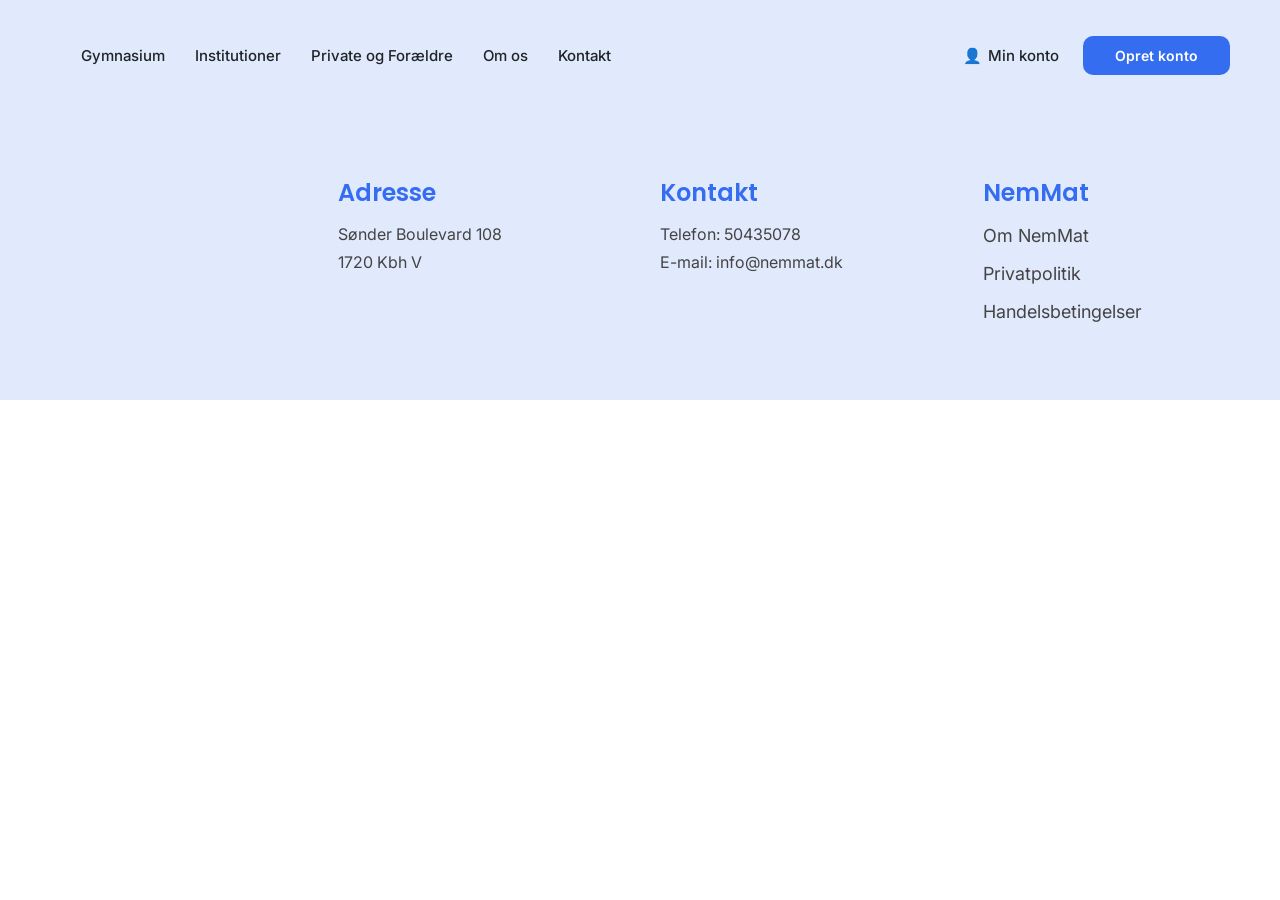
==== index.html @ 32cb0114 "NemMat PWA — Premium version med YouTube-videoer, lektion-viewer, completion tracking og dark sideba" ====
<!DOCTYPE html>
<html lang="da">
<head>
  <meta charset="UTF-8" />
  <meta name="viewport" content="width=device-width, initial-scale=1, viewport-fit=cover" />
  <meta name="theme-color" content="#E1E9FD" />
  <meta name="description" content="NemMat – Matematik kurser til HF, STX og HHX." />
  <link rel="manifest" href="/manifest.json" />
  <link rel="apple-touch-icon" href="/icons/icon-192.png" />
  <meta name="apple-mobile-web-app-capable" content="yes" />
  <meta name="apple-mobile-web-app-status-bar-style" content="default" />
  <meta name="apple-mobile-web-app-title" content="NemMat" />

  <link rel="preconnect" href="https://fonts.googleapis.com" />
  <link rel="preconnect" href="https://fonts.gstatic.com" crossorigin />
  <link href="https://fonts.googleapis.com/css2?family=Inter:wght@400;500;600&family=Poppins:wght@600;700&display=swap" rel="stylesheet" />

  <script>window.MathJax={tex:{inlineMath:[['$','$'],['\\(','\\)']],displayMath:[['$$','$$']]},svg:{fontCache:'global'}};</script>
  <script src="https://cdn.jsdelivr.net/npm/mathjax@3/es5/tex-svg.js" async></script>

  <link rel="stylesheet" href="style.css" />
  <title>NemMat – Matematik for alle</title>
</head>
<body>

<div id="offline-bar" class="offline-bar" hidden>📴 Offline – viser gemt indhold</div>

<!-- ====== HEADER ====== -->
<header class="site-header" id="site-header">
  <div class="header-inner">

    <a href="#" class="site-logo" onclick="navigate('gymnasium');return false;">
      <img src="https://nemmat.dk/wp-content/uploads/2024/11/NEMMAT-final.webp"
           alt="NemMat"
           onerror="this.style.display='none'" />
    </a>

    <!-- Desktop nav -->
    <nav class="header-nav" id="desktop-nav">
      <ul>
        <li class="has-dropdown" id="nav-gymnasium">
          <a href="#" onclick="navigate('gymnasium');return false;">Gymnasium</a>
          <ul class="dropdown">
            <li><a href="#" onclick="navigate('hf');return false;">HF</a></li>
            <li><a href="#" onclick="navigate('stx');return false;">STX</a></li>
            <li><a href="#" onclick="navigate('hhx');return false;">HHX</a></li>
          </ul>
        </li>
        <li><a href="#" onclick="navigate('institutioner');return false;">Institutioner</a></li>
        <li><a href="#" onclick="navigate('private');return false;">Private og Forældre</a></li>
        <li><a href="#" onclick="navigate('om');return false;">Om os</a></li>
        <li><a href="#" onclick="navigate('kontakt');return false;">Kontakt</a></li>
      </ul>
    </nav>

    <div class="header-right">
      <a href="#" class="btn-min-konto" id="header-account-link" onclick="navigate('konto');return false;">
        <span class="konto-icon">👤</span> Min konto
      </a>
      <a href="#" class="btn-opret" onclick="navigate('opret');return false;">Opret konto</a>
    </div>

    <button class="hamburger" id="hamburger" onclick="toggleMobileMenu()" aria-label="Menu">
      <span></span><span></span><span></span>
    </button>
  </div>

  <!-- Mobile menu -->
  <div class="mobile-menu" id="mobile-menu" hidden>
    <a href="#" onclick="navigate('gymnasium');closeMobileMenu();return false;">Gymnasium</a>
    <div class="mobile-submenu">
      <a href="#" onclick="navigate('hf');closeMobileMenu();return false;">→ HF</a>
      <a href="#" onclick="navigate('stx');closeMobileMenu();return false;">→ STX</a>
      <a href="#" onclick="navigate('hhx');closeMobileMenu();return false;">→ HHX</a>
    </div>
    <a href="#" onclick="closeMobileMenu();return false;">Institutioner</a>
    <a href="#" onclick="closeMobileMenu();return false;">Private og Forældre</a>
    <a href="#" onclick="closeMobileMenu();return false;">Om os</a>
    <a href="#" onclick="closeMobileMenu();return false;">Kontakt</a>
    <div class="mobile-menu-btns">
      <a href="#" class="btn-min-konto" onclick="closeMobileMenu();return false;">Min konto</a>
      <a href="#" class="btn-opret" onclick="closeMobileMenu();return false;">Opret konto</a>
    </div>
  </div>
</header>

<!-- ====== MAIN ====== -->
<main id="app"></main>

<!-- ====== FOOTER ====== -->
<footer class="site-footer">
  <div class="footer-inner">
    <div class="footer-col footer-logo-col">
      <img src="https://nemmat.dk/wp-content/uploads/2024/11/NEMMAT-final.webp"
           alt="NemMat" class="footer-logo"
           onerror="this.style.display='none'" />
    </div>
    <div class="footer-col">
      <h3>Adresse</h3>
      <p>Sønder Boulevard 108<br>1720 Kbh V</p>
    </div>
    <div class="footer-col">
      <h3>Kontakt</h3>
      <p>Telefon: <a href="tel:50435078">50435078</a><br>
         E-mail: <a href="mailto:info@nemmat.dk">info@nemmat.dk</a></p>
    </div>
    <div class="footer-col">
      <h3>NemMat</h3>
      <ul>
        <li><a href="#">Om NemMat</a></li>
        <li><a href="#">Privatpolitik</a></li>
        <li><a href="#">Handelsbetingelser</a></li>
      </ul>
    </div>
  </div>
</footer>

<script src="app.js"></script>
</body>
</html>
---- style.css ----
/* ============================================================
   NemMat PWA — style.css  (1:1 kopi af nemmat.dk)
   ============================================================ */

/* ── RESET ── */
*, *::before, *::after { box-sizing: border-box; margin: 0; padding: 0; }

/* ── CSS VARIABLER (fra nemmat.dk kildekode) ── */
:root {
  --primary:    #356df1;   /* --e-global-color-primary */
  --primary-dk: #082645;   /* --e-global-color-secondary */
  --green:      #29CC57;   /* acceptér-knap fra CookieYes + bekræftet på side */
  --text:       #444444;   /* --thim-font-body-color */
  --title:      #212427;   /* --e-global-color-accent */
  --muted:      #666;
  --muted-lt:   #999;
  --border:     #e4e4e4;
  --bg-light:   #E1E9FD;   /* header + footer + breadcrumb baggrund */
  --bg-page:    #ffffff;
  --shadow:     0 4px 20px rgba(0,0,0,.10);
  --shadow-sm:  0 2px 8px rgba(0,0,0,.07);
  --radius:     10px;
  --radius-card:14px;
  --container:  1290px;
}

html { font-size: 16px; scroll-behavior: smooth; -webkit-text-size-adjust: 100%; }
body {
  font-family: 'Inter', system-ui, -apple-system, sans-serif;
  font-size: 17px; line-height: 1.5; color: var(--text);
  background: #fff;
}
a { color: var(--primary); text-decoration: none; }
a:hover { color: var(--primary-dk); text-decoration: none; }
img { max-width: 100%; display: block; }
ul { list-style: none; }
p { margin-bottom: .75em; }
p:last-child { margin-bottom: 0; }

/* ── TYPOGRAFI ── */
h1 { font-family: 'Poppins', sans-serif; font-size: 48px; font-weight: 600; line-height: 1.3; color: var(--primary); }
h2 { font-family: 'Poppins', sans-serif; font-size: 28px; font-weight: 600; line-height: 1.3; color: var(--primary); }
h3 { font-family: 'Poppins', sans-serif; font-size: 24px; font-weight: 600; line-height: 1.3; color: var(--title); }
h4 { font-family: 'Poppins', sans-serif; font-size: 20px; font-weight: 600; line-height: 1.4; color: var(--title); }

@media (max-width: 767px) {
  h1 { font-size: 36px; }
  h2 { font-size: 24px; }
}

/* ── OFFLINE BAR ── */
.offline-bar {
  background: #FF971A; color: #fff; text-align: center;
  font-size: 13px; font-weight: 600; padding: 7px;
}

/* ============================================================
   HEADER
   ============================================================ */
.site-header {
  position: sticky; top: 0; z-index: 1000;
  background: var(--bg-light);
  padding-top: env(safe-area-inset-top, 0px);
}
.header-inner {
  max-width: var(--container); margin: 0 auto;
  display: flex; align-items: center;
  padding: 20px 50px; gap: 16px;
  min-height: 80px;
}

/* Logo */
.site-logo { display: flex; align-items: center; flex-shrink: 0; }
.site-logo img { height: 40px; width: auto; }

/* Desktop nav */
.header-nav {
  flex: 1; display: flex; align-items: center; padding: 0;
}
.header-nav > ul {
  display: flex; align-items: center; list-style: none; padding: 0; margin: 0;
}
.header-nav > ul > li { position: relative; }
.header-nav > ul > li > a {
  display: block; color: var(--title); font-size: 15px; font-weight: 500;
  padding: 26px 15px; transition: color .2s; white-space: nowrap;
  font-family: 'Plus Jakarta Sans', 'Inter', sans-serif;
  line-height: 1.3em;
}
.header-nav > ul > li > a:hover,
.header-nav > ul > li.active > a { color: var(--primary); }

/* Dropdown */
.header-nav .has-dropdown { position: relative; }
.header-nav .dropdown {
  position: absolute; top: 100%; left: 0;
  background: #fff; border-radius: 0;
  box-shadow: 0 4px 25px rgba(0,0,0,.1);
  min-width: 140px; z-index: 200;
  list-style: none; padding: 0; margin: 0;
  display: none;
}
.header-nav .has-dropdown:hover .dropdown { display: block; }
.header-nav .dropdown li a {
  display: block; padding: 10px 15px;
  color: var(--title); font-size: 15px; font-weight: 500;
  transition: color .2s; border-bottom: 1px solid #f0f0f0;
  white-space: nowrap;
}
.header-nav .dropdown li:last-child a { border-bottom: none; }
.header-nav .dropdown li a:hover { color: var(--primary); }

/* Header right */
.header-right { margin-left: auto; display: flex; align-items: center; gap: 0; flex-shrink: 0; }

.btn-min-konto {
  display: flex; align-items: center; gap: 6px;
  color: var(--title); font-size: 15px; font-weight: 500;
  padding: 0 0 0 24px; transition: color .2s;
  font-family: 'Plus Jakarta Sans', 'Inter', sans-serif;
}
.btn-min-konto:hover { color: var(--primary); }
.konto-icon { font-style: normal; }

.btn-opret {
  background: var(--primary); color: #fff;
  border: none; border-radius: var(--radius);
  padding: 11px 32px; font-size: 14px; font-weight: 600;
  cursor: pointer; transition: background .2s; white-space: nowrap;
  margin-left: 24px; display: inline-block;
  text-transform: none; line-height: normal;
}
.btn-opret:hover { background: var(--primary-dk); color: #fff; }

/* Hamburger */
.hamburger {
  display: none; flex-direction: column; justify-content: center; align-items: center;
  width: 36px; height: 36px; background: none; border: none; cursor: pointer;
  gap: 5px; margin-left: auto; padding: 4px;
}
.hamburger span {
  display: block; width: 22px; height: 2px;
  background: var(--title); border-radius: 2px; transition: .3s;
}

/* Mobile menu */
.mobile-menu {
  background: var(--bg-light); border-top: 1px solid rgba(0,0,0,.08);
}
.mobile-menu a {
  display: block; padding: 13px 20px;
  color: var(--title); font-size: 15px; font-weight: 500;
  border-bottom: 1px solid rgba(0,0,0,.06);
}
.mobile-menu a:hover { color: var(--primary); }
.mobile-submenu a {
  padding-left: 36px; background: rgba(255,255,255,.6); font-size: 14px;
}
.mobile-menu-btns {
  display: flex; align-items: center; gap: 12px;
  padding: 14px 20px; border-top: 1px solid rgba(0,0,0,.1);
}
.mobile-menu-btns .btn-min-konto { padding: 0; }
.mobile-menu-btns .btn-opret { margin-left: auto; padding: 10px 20px; font-size: 13px; }

/* ============================================================
   BREADCRUMB
   ============================================================ */
.breadcrumb-bar {
  background: var(--bg-light);
  padding: 10px 0;
}
.breadcrumb-inner {
  max-width: var(--container); margin: 0 auto; padding: 0 50px;
  display: flex; align-items: center; gap: 6px;
  font-size: 14px; color: var(--title);
}
.breadcrumb-inner a { color: var(--title); font-weight: 500; }
.breadcrumb-inner a:hover { color: var(--primary); }
.breadcrumb-inner .sep { color: var(--muted-lt); }
.breadcrumb-inner .current { color: var(--muted); }

/* ============================================================
   PAGE HERO (blå topbanner med H1)
   ============================================================ */
.page-hero {
  background: var(--bg-light);
  padding: 40px 0 0;
}
.page-hero-inner {
  max-width: var(--container); margin: 0 auto; padding: 0 50px 40px;
}
.page-hero h1 {
  color: #3388BB;  /* fra elementor CSS: .elementor-element-f87aa57 */
  margin-left: 6rem;
  margin-bottom: 1rem;
}

/* ============================================================
   LEVEL CARDS — store foto-kort (HF-side, Gymnasium-side)
   (border: 3px 3px 7px 3px, radius 14px, foto-baggrund, hvid tekst)
   ============================================================ */
.level-cards-section {
  max-width: var(--container); margin: 0 auto;
  padding: 0 50px 32px;
}
.level-cards-grid {
  display: grid;
  grid-template-columns: repeat(3, 1fr);
  gap: 20px;
  margin-bottom: 32px;
}
.level-cards-grid.cols-2 { grid-template-columns: repeat(2, 1fr); max-width: 1085px; }
.level-cards-grid.cols-3 { grid-template-columns: repeat(3, 1fr); }

.level-card {
  position: relative;
  min-height: 365px;
  border-radius: var(--radius-card);
  border: 3px solid rgba(2,1,1,.15);
  border-bottom-width: 7px;
  overflow: hidden;
  cursor: pointer;
  display: flex; align-items: center; justify-content: center;
  background-color: #273044;
  background-image: url('https://nemmat.dk/wp-content/uploads/2024/03/online_math_course_503df686-1de6-44b8-9c0d-e0743320cddb.webp');
  background-size: cover; background-position: center;
  transition: border-color .3s;
  text-decoration: none;
}
.level-card::before {
  content: '';
  position: absolute; inset: 0;
  background: #000;
  opacity: 0;
  transition: opacity .3s;
}
.level-card:hover::before { opacity: .12; }
.level-card:hover {
  border-color: rgba(68,68,68,.59);
}
.level-card h2 {
  position: relative; z-index: 1;
  color: #fff; text-align: center;
  font-size: 28px; font-weight: 600;
  padding: 20px;
  transition: color .3s;
}
.level-card:hover h2 { color: var(--primary); }

/* Gymnasium-siden: niveau-labels under H1'erne */
.gym-section { margin-bottom: 48px; }
.gym-section-title {
  font-family: 'Poppins', sans-serif; font-size: 48px; font-weight: 600;
  color: #3388BB; margin: 0 0 20px 6rem;
}

/* ============================================================
   COURSE CARDS — image-box-stil (hf-1aar, hf-2aar)
   ============================================================ */
.courses-section {
  max-width: var(--container); margin: 0 auto;
  padding: 0 50px 60px;
}
.courses-grid {
  display: grid;
  grid-template-columns: repeat(3, 1fr);
  gap: 20px;
}
.course-card {
  border-radius: var(--radius-card);
  border: 3px solid rgba(2,1,1,.15);
  border-bottom-width: 7px;
  overflow: hidden; cursor: pointer;
  display: flex; flex-direction: column;
  background: #fff;
  box-shadow: var(--shadow-sm);
  transition: box-shadow .2s, border-color .3s;
  text-decoration: none;
}
.course-card:hover {
  box-shadow: 0 8px 32px rgba(53,109,241,.18);
  border-color: rgba(68,68,68,.59);
}
.course-card-img {
  width: 100%; height: 180px;
  background-color: #E1E9FD;
  background-size: cover; background-position: center;
  flex-shrink: 0;
}
.course-card-body {
  padding: 20px; flex: 1; display: flex; flex-direction: column;
}
.course-card-body h2 {
  font-size: 20px; font-weight: 600; color: var(--primary); margin-bottom: 14px;
}
.btn-gaa-til {
  display: block; width: 100%;
  background: #fff; color: var(--green);
  border: 2px solid var(--green); border-radius: var(--radius);
  padding: 12px 20px; text-align: center;
  font-size: 14px; font-weight: 600; cursor: pointer;
  transition: background .2s, color .2s; margin-top: auto;
  font-family: 'Poppins', sans-serif;
}
.btn-gaa-til:hover { background: var(--green); color: #fff; }

/* ============================================================
   KURSUSSIDE (course detail)
   ============================================================ */
.course-detail-wrap {
  max-width: var(--container); margin: 0 auto;
  padding: 40px 50px 80px;
  display: grid; grid-template-columns: 1fr 320px; gap: 40px;
}

/* Venstre kolonne */
.course-main {}
.course-featured-img {
  width: 100%; max-height: 360px; object-fit: cover;
  border-radius: var(--radius-card); margin-bottom: 28px;
}
.course-main h1 { font-size: 36px; margin-bottom: 8px; }

/* Tabs */
.course-tabs {
  display: flex; border-bottom: 2px solid var(--border);
  margin: 24px 0 20px;
}
.course-tab {
  padding: 10px 0; margin-right: 32px;
  font-size: 17px; font-weight: 600; font-family: 'Poppins', sans-serif;
  color: var(--muted); background: none; border: none;
  border-bottom: 3px solid transparent; margin-bottom: -2px;
  cursor: pointer; transition: color .2s, border-color .2s;
}
.course-tab.active { color: var(--primary); border-bottom-color: var(--primary); }
.course-tab-panel { display: none; }
.course-tab-panel.active { display: block; }

/* Beskrivelse */
.course-desc { font-size: 16px; line-height: 1.7; color: var(--text); }
.course-desc ul { list-style: disc; padding-left: 20px; margin: 10px 0; }
.course-desc li { margin-bottom: 5px; }
.course-desc strong { color: var(--title); }

/* Lektioner accordion */
.curriculum-section {
  border: 1px solid var(--border);
  border-radius: var(--radius);
  margin-bottom: 8px; overflow: hidden;
}
.curriculum-section-header {
  display: flex; align-items: center; justify-content: space-between;
  padding: 14px 40px;
  background: var(--bg-light); cursor: pointer;
  font-family: 'Poppins', sans-serif; font-weight: 600;
  font-size: 16px; color: var(--title);
  user-select: none;
}
.curriculum-section-meta {
  font-size: 14px; font-weight: 400; color: var(--primary);
  font-family: 'Inter', sans-serif;
}
.curriculum-section-body { display: none; }
.curriculum-section-body.open { display: block; }
.curriculum-item {
  display: flex; align-items: center; gap: 12px;
  padding: 11px 40px; border-top: 1px solid var(--border);
  font-size: 15px;
}
.curriculum-item:hover { background: #fafbff; }
.item-icon { font-size: 14px; flex-shrink: 0; }
.item-title { flex: 1; color: var(--title); }
.item-locked { color: var(--muted-lt); font-size: 13px; }
.item-dur { color: var(--muted); font-size: 13px; }

/* Højre sidebar */
.course-sidebar {}
.course-enroll-box {
  border: 1px solid var(--border); border-radius: var(--radius-card);
  padding: 24px; box-shadow: var(--shadow-sm); position: sticky; top: 100px;
}
.btn-start-kursus {
  display: block; width: 100%;
  background: var(--primary); color: #fff;
  border: none; border-radius: var(--radius);
  padding: 14px; text-align: center;
  font-size: 15px; font-weight: 600; cursor: pointer;
  transition: background .2s; margin-bottom: 12px;
  font-family: 'Poppins', sans-serif;
}
.btn-start-kursus:hover { background: var(--primary-dk); }
.btn-kob-med {
  display: block; width: auto;
  background: #fff; color: var(--green);
  border: 2px solid var(--green); border-radius: var(--radius);
  padding: 11px 20px; text-align: center;
  font-size: 14px; font-weight: 600; cursor: pointer;
  transition: background .2s, color .2s; font-family: 'Poppins', sans-serif;
}
.btn-kob-med:hover { background: var(--green); color: #fff; }
.course-meta-list { margin: 16px 0 0; }
.course-meta-list li {
  display: flex; align-items: center; gap: 8px;
  padding: 8px 0; border-bottom: 1px solid var(--border);
  font-size: 14px; color: var(--text);
}
.course-meta-list li:last-child { border-bottom: none; }
.meta-label { color: var(--muted); }

/* ============================================================
   SIMPLE SIDER (institutioner, kontakt osv.)
   ============================================================ */
.simple-page {
  max-width: 860px; margin: 60px auto; padding: 0 24px 80px;
  text-align: center;
}
.simple-page h1 { font-size: 40px; margin-bottom: 16px; }
.simple-page p { font-size: 17px; color: var(--muted); }

/* ============================================================
   FOOTER
   ============================================================ */
.site-footer {
  background: var(--bg-light);
  padding: 65px 0;
}
.footer-inner {
  max-width: var(--container); margin: 0 auto;
  padding: 0 15px;
  display: grid;
  grid-template-columns: repeat(4, 1fr);
  gap: 40px;
  align-items: start;
}
.footer-logo-col { display: flex; justify-content: center; align-items: center; }
.footer-logo { height: 100px; width: auto; margin: 0 auto; }

.footer-col h3 {
  font-size: 24px; font-weight: 600; color: var(--primary);
  margin-bottom: 12px;
}
.footer-col p, .footer-col a {
  font-size: 16px; color: var(--text); line-height: 1.8;
}
.footer-col a:hover { color: var(--primary); }
.footer-col ul li { margin-bottom: 6px; }
.footer-col ul li a { font-size: 18px; transition: color .2s; }

/* ============================================================
   RESPONSIVE
   ============================================================ */
@media (max-width: 1024px) {
  .header-inner { padding: 16px 20px; }
  .header-nav { display: none; }
  .header-right { display: none; }
  .hamburger { display: flex; }

  .page-hero-inner { padding: 0 20px 30px; }
  .page-hero h1 { margin-left: 0; font-size: 36px; }
  .gym-section-title { margin-left: 0; font-size: 36px; }

  .level-cards-section { padding: 0 20px 24px; }
  .level-cards-grid { grid-template-columns: repeat(2, 1fr) !important; }
  .courses-section { padding: 0 20px 40px; }
  .courses-grid { grid-template-columns: repeat(2, 1fr); }

  .course-detail-wrap { grid-template-columns: 1fr; padding: 24px 20px 60px; }
  .course-sidebar { order: -1; }
  .course-enroll-box { position: static; }

  .footer-inner { grid-template-columns: repeat(2, 1fr); padding: 0 20px; }
  .breadcrumb-inner { padding: 0 20px; }
}

@media (max-width: 767px) {
  h1 { font-size: 28px; }
  .level-cards-grid { grid-template-columns: 1fr !important; }
  .courses-grid { grid-template-columns: 1fr; }
  .level-card { min-height: 240px; }
  .footer-inner { grid-template-columns: 1fr; gap: 24px; padding: 0 20px; }
  .site-footer { padding: 40px 0; }
  .course-tabs { overflow-x: auto; }
}

/* ============================================================
   LEKTION VIEWER
   ============================================================ */
.lesson-page {
  display: flex; flex-direction: column;
  height: calc(100vh - 80px); /* minus sticky header */
  overflow: hidden;
}

/* Top bar */
.lesson-topbar {
  background: var(--bg-light); border-bottom: 1px solid var(--border);
  padding: 0 24px; height: 54px; flex-shrink: 0;
  display: flex; align-items: center; gap: 16px;
}
.lesson-topbar-back {
  width: 34px; height: 34px; border-radius: 50%;
  background: var(--primary); color: #fff; border: none; cursor: pointer;
  font-size: 16px; font-weight: 700; display: flex; align-items: center; justify-content: center;
  flex-shrink: 0; transition: background .2s;
}
.lesson-topbar-back:hover { background: var(--primary-dk); }
.lesson-topbar-title {
  font-family: 'Poppins', sans-serif; font-weight: 600;
  font-size: 15px; color: var(--title); flex: 1; white-space: nowrap; overflow: hidden; text-overflow: ellipsis;
}
.lesson-progress-wrap {
  display: flex; align-items: center; gap: 8px; flex-shrink: 0;
}
.lesson-progress-bar {
  width: 120px; height: 6px; background: rgba(53,109,241,.15);
  border-radius: 3px; overflow: hidden;
}
.lesson-progress-fill {
  height: 100%; background: var(--primary); border-radius: 3px; transition: width .4s;
}
.lesson-progress-label { font-size: 12px; color: var(--muted); font-weight: 600; }
.lesson-topbar-search {
  display: flex; align-items: center; gap: 8px;
  background: #fff; border: 1px solid var(--border); border-radius: var(--radius);
  padding: 6px 12px;
}
.lesson-topbar-search input {
  border: none; outline: none; font-size: 14px; color: var(--text);
  width: 160px; font-family: 'Inter', sans-serif; background: none;
}
.lesson-topbar-search input::placeholder { color: var(--muted-lt); }

/* Body */
.lesson-body {
  display: flex; flex: 1; overflow: hidden; position: relative;
}

/* Sidebar */
.lesson-sidebar {
  width: 430px; flex-shrink: 0;
  background: #fff; border-right: 1px solid var(--border);
  overflow: hidden; position: relative;
  transition: width .3s ease;
}
.lesson-sidebar.collapsed { width: 0; }
.lesson-sidebar-inner { height: 100%; overflow-y: auto; }
.lesson-sidebar-toggle {
  position: absolute; top: 50%; right: -16px;
  transform: translateY(-50%); z-index: 10;
  width: 32px; height: 32px; border-radius: 50%;
  background: var(--primary); color: #fff; border: none; cursor: pointer;
  display: flex; align-items: center; justify-content: center;
  font-size: 11px; box-shadow: var(--shadow-sm); transition: background .2s;
}
.lesson-sidebar-toggle:hover { background: var(--primary-dk); }
.lesson-sidebar-section {}
.lesson-sidebar-header {
  display: flex; align-items: center; gap: 0;
  padding: 13px 16px; background: var(--bg-light);
  border-bottom: 1px solid var(--border); cursor: pointer;
  font-family: 'Poppins', sans-serif; font-weight: 600;
  font-size: 13px; color: var(--title); user-select: none;
}
.lesson-sidebar-header.active-section { background: #dce8ff; }
.lesson-sidebar-chev { color: var(--primary); font-size: 11px; flex-shrink: 0; transition: transform .25s; }
.lesson-sidebar-count {
  font-size: 12px; font-weight: 500; color: var(--primary);
  font-family: 'Inter', sans-serif; flex-shrink: 0;
  background: rgba(53,109,241,.1); border-radius: 10px;
  padding: 1px 8px;
}
.lesson-sidebar-items {}
.lesson-sidebar-item {
  display: flex; align-items: flex-start; gap: 10px;
  padding: 10px 16px; border-bottom: 1px solid #f3f3f3;
  cursor: pointer; font-size: 13px; transition: background .15s;
}
.lesson-sidebar-item:hover { background: #f5f8ff; }
.lesson-sidebar-item.active { background: #eef3ff; }
.lesson-sidebar-item-icon { font-size: 13px; flex-shrink: 0; margin-top: 1px; }
.lesson-sidebar-item-title {
  flex: 1; color: var(--primary); font-size: 13px; line-height: 1.4;
}
.lesson-sidebar-item.active .lesson-sidebar-item-title { font-weight: 600; }
.lesson-sidebar-item-lock { color: var(--muted-lt); font-size: 12px; flex-shrink: 0; }
.lesson-sidebar-item-dur { color: var(--muted); font-size: 12px; flex-shrink: 0; white-space: nowrap; }

/* Content */
.lesson-content {
  flex: 1; overflow-y: auto; background: var(--bg-page);
}
.lesson-video-wrap {
  width: 100%; aspect-ratio: 16/9; max-height: 55vh;
  background: #1a1a2e;
  display: flex; align-items: center; justify-content: center;
  overflow: hidden;
}
.lesson-video-wrap iframe { width: 100%; height: 100%; border: none; }
.lesson-video-placeholder {
  display: flex; flex-direction: column; align-items: center; gap: 12px;
  color: rgba(255,255,255,.55); font-size: 15px; text-align: center;
  font-family: 'Inter', sans-serif;
}
.lesson-video-placeholder .play-icon {
  width: 64px; height: 64px; border-radius: 50%;
  background: rgba(255,255,255,.12);
  display: flex; align-items: center; justify-content: center;
  font-size: 26px; margin-bottom: 4px;
}
.lesson-content-body { padding: 28px 40px 40px; }
.lesson-breadcrumb-mini {
  font-size: 13px; color: var(--muted); margin-bottom: 8px;
  font-family: 'Inter', sans-serif;
}
.lesson-content-body h2 { font-size: 26px; margin-bottom: 12px; }
.lesson-desc { font-size: 15px; color: var(--muted); line-height: 1.7; }

/* Bottom bar */
.lesson-bottombar {
  background: #fff; border-top: 1px solid var(--border);
  padding: 12px 24px; flex-shrink: 0;
  display: flex; align-items: center; justify-content: space-between;
}
.lesson-bottombar-prev, .lesson-bottombar-next {}
.lesson-edge-label { font-size: 14px; color: var(--muted); font-style: italic; }
.lesson-prev-btn {
  display: flex; align-items: center; gap: 8px;
  background: none; color: var(--primary);
  border: 2px solid var(--primary); border-radius: var(--radius);
  padding: 9px 18px; font-size: 13px; font-weight: 600;
  cursor: pointer; transition: all .2s; font-family: 'Poppins', sans-serif;
  max-width: 320px; white-space: nowrap; overflow: hidden; text-overflow: ellipsis;
}
.lesson-prev-btn:hover { background: var(--primary); color: #fff; }
.lesson-next-btn {
  display: flex; align-items: center; gap: 10px;
  background: var(--primary); color: #fff;
  border: none; border-radius: var(--radius);
  padding: 9px 18px; font-size: 13px; font-weight: 600;
  cursor: pointer; transition: background .2s; font-family: 'Poppins', sans-serif;
  max-width: 320px;
}
.lesson-next-btn:hover { background: var(--primary-dk); }
.lesson-next-btn div { text-align: right; overflow: hidden; text-overflow: ellipsis; white-space: nowrap; max-width: 280px; }
.lesson-next-label { display: block; font-size: 11px; color: rgba(255,255,255,.7); margin-bottom: 1px; }

/* ── Responsive lektion ── */
@media (max-width: 1024px) {
  .lesson-sidebar { width: 300px; }
  .lesson-content-body { padding: 20px 24px 32px; }
  .lesson-progress-wrap { display: none; }
}
@media (max-width: 767px) {
  .lesson-topbar { padding: 0 12px; gap: 10px; }
  .lesson-topbar-search { display: none; }
  .lesson-topbar-title { font-size: 14px; }
  .lesson-sidebar {
    position: fixed; top: 134px; left: 0; bottom: 56px;
    width: 100% !important; z-index: 200;
    border-right: none; box-shadow: 0 4px 24px rgba(0,0,0,.18);
    transition: transform .3s ease;
    transform: translateX(0);
  }
  .lesson-sidebar.collapsed { transform: translateX(-100%); width: 100% !important; }
  .lesson-sidebar-toggle { right: 12px; top: 12px; transform: none; position: fixed; }
  .lesson-content-body { padding: 16px; }
  .lesson-bottombar { padding: 10px 12px; }
  .lesson-prev-btn, .lesson-next-btn { font-size: 12px; padding: 8px 12px; max-width: 46vw; }
}

/* ============================================================
   PREMIUM REDESIGN — Elevrettet læringsoplevelse
   ============================================================ */

/* ── FADE-IN TRANSITION ── */
#app { animation: fadeIn .25s ease; }
@keyframes fadeIn { from { opacity: 0; transform: translateY(8px); } to { opacity: 1; transform: translateY(0); } }
.page-transition { animation: fadeIn .25s ease; }

/* ── GRADIENT COURSE CARDS ── */
.course-card { position: relative; overflow: hidden; }
.course-card::after {
  content: '';
  position: absolute; inset: 0;
  opacity: 0; transition: opacity .3s;
  background: linear-gradient(135deg, rgba(53,109,241,.08) 0%, rgba(41,204,87,.06) 100%);
}
.course-card:hover::after { opacity: 1; }
.course-card:hover { transform: translateY(-3px); box-shadow: 0 12px 40px rgba(53,109,241,.18); transition: transform .25s, box-shadow .25s; }

/* Kursus-farver per emne */
.course-card[data-subject="algebra"] .course-card-img    { background-color: #dbeafe; }
.course-card[data-subject="geometri"] .course-card-img   { background-color: #dcfce7; }
.course-card[data-subject="statistik"] .course-card-img  { background-color: #fef3c7; }
.course-card[data-subject="analyse"] .course-card-img    { background-color: #f3e8ff; }
.course-card[data-subject="sandsynlighed"] .course-card-img { background-color: #ffe4e6; }

/* ── DARK SIDEBAR ── */
.lesson-sidebar {
  background: #0f172a !important;
  border-right: none !important;
}
.lesson-sidebar-inner { background: #0f172a; }

.lesson-sidebar-header {
  background: #1e293b !important;
  color: #e2e8f0 !important;
  border-bottom: 1px solid rgba(255,255,255,.06) !important;
  font-size: 12px !important;
  letter-spacing: .3px;
}
.lesson-sidebar-header.active-section { background: #1d3a6e !important; }
.lesson-sidebar-chev { color: #60a5fa !important; }
.lesson-sidebar-count {
  background: rgba(96,165,250,.15) !important;
  color: #60a5fa !important;
}

.lesson-sidebar-item {
  border-bottom: 1px solid rgba(255,255,255,.04) !important;
  padding: 11px 16px !important;
  align-items: flex-start !important;
}
.lesson-sidebar-item:hover { background: rgba(255,255,255,.05) !important; }
.lesson-sidebar-item.active {
  background: rgba(53,109,241,.15) !important;
  border-left: 3px solid #356df1;
  padding-left: 13px !important;
}
.lesson-sidebar-item-title { color: #94a3b8 !important; font-size: 13px !important; }
.lesson-sidebar-item.active .lesson-sidebar-item-title { color: #e2e8f0 !important; font-weight: 600 !important; }
.lesson-sidebar-item.completed .lesson-sidebar-item-title { color: #6ee7b7 !important; }
.lesson-sidebar-item-lock { color: rgba(255,255,255,.2) !important; font-size: 11px !important; }
.lesson-sidebar-item.completed .lesson-sidebar-item-lock::before { content: '✅'; font-size: 13px; }
.lesson-sidebar-item.completed .lesson-sidebar-item-lock { color: transparent !important; }
.lesson-sidebar-item-dur { color: #475569 !important; font-size: 11px !important; }
.lesson-sidebar-item-icon { opacity: .6; }
.lesson-sidebar-item.active .lesson-sidebar-item-icon,
.lesson-sidebar-item.completed .lesson-sidebar-item-icon { opacity: 1; }

/* Sektion-progress bar */
.section-progress-bar {
  height: 2px;
  background: rgba(255,255,255,.07);
  margin: 0;
}
.section-progress-fill {
  height: 100%;
  background: linear-gradient(90deg, #356df1, #29CC57);
  transition: width .5s ease;
}

/* Sidebar toggle */
.lesson-sidebar-toggle { background: #1e293b !important; border: 1px solid rgba(255,255,255,.1) !important; }

/* Topbar på dark sidebar */
.lesson-topbar { background: #fff; box-shadow: 0 1px 0 var(--border); }

/* ── LEKTION CONTENT FORBEDRINGER ── */
.lesson-video-wrap { border-radius: 0; }
.lesson-content-body { padding: 32px 40px 20px; }
.lesson-breadcrumb-mini {
  display: inline-flex; align-items: center; gap: 6px;
  background: var(--bg-light); border-radius: 20px;
  padding: 4px 12px; font-size: 12px; color: var(--primary);
  font-weight: 600; margin-bottom: 16px;
}
.lesson-content-body h2 { font-size: 24px; margin-bottom: 16px; color: var(--title); }

/* ── MARK COMPLETE KNAP ── */
.lesson-complete-area { padding: 0 40px 32px; display: flex; align-items: center; gap: 16px; }
.btn-mark-complete {
  display: inline-flex; align-items: center; gap: 8px;
  background: linear-gradient(135deg, #356df1, #29CC57);
  color: #fff; border: none; border-radius: 10px;
  padding: 12px 24px; font-size: 14px; font-weight: 700;
  cursor: pointer; font-family: 'Poppins', sans-serif;
  transition: opacity .2s, transform .15s;
  box-shadow: 0 4px 16px rgba(53,109,241,.3);
}
.btn-mark-complete:hover { opacity: .9; transform: translateY(-1px); }
.btn-mark-complete:active { transform: translateY(0); }
.btn-mark-complete.done {
  background: linear-gradient(135deg, #059669, #10b981);
  box-shadow: 0 4px 16px rgba(16,185,129,.3);
}
.lesson-complete-hint { font-size: 13px; color: var(--muted); }

/* ── PROGRESS BADGE ── */
.progress-badge {
  display: inline-flex; align-items: center; gap: 6px;
  background: rgba(53,109,241,.08); border-radius: 20px;
  padding: 4px 12px; font-size: 13px; font-weight: 600; color: var(--primary);
}
.progress-dot { width: 8px; height: 8px; border-radius: 50%; background: var(--green); }

/* ── BOTTOM BAR FORBEDRET ── */
.lesson-bottombar {
  background: #fff;
  box-shadow: 0 -1px 0 var(--border);
}
.lesson-next-btn { border-radius: 10px; padding: 10px 20px; }
.lesson-prev-btn { border-radius: 10px; }

/* ── KURSUS SIDEBAR FORBEDRINGER ── */
.course-stats-row {
  display: flex; gap: 20px; margin: 16px 0;
  padding: 16px; background: var(--bg-light); border-radius: var(--radius);
}
.course-stat { text-align: center; flex: 1; }
.course-stat-num { font-size: 22px; font-weight: 700; color: var(--primary); font-family: 'Poppins', sans-serif; }
.course-stat-label { font-size: 11px; color: var(--muted); margin-top: 2px; }

/* ── CONFETTI ── */
.confetti-piece {
  position: fixed; width: 10px; height: 10px;
  border-radius: 2px; pointer-events: none; z-index: 9999;
  animation: confettiFall 1.2s ease-out forwards;
}
@keyframes confettiFall {
  0%   { transform: translateY(-20px) rotate(0deg); opacity: 1; }
  100% { transform: translateY(100vh) rotate(720deg); opacity: 0; }
}

/* ── STREAK BANNER ── */
.streak-banner {
  background: linear-gradient(135deg, #f59e0b, #f97316);
  color: #fff; text-align: center; padding: 8px;
  font-size: 13px; font-weight: 700; font-family: 'Poppins', sans-serif;
  letter-spacing: .3px;
}

/* ── HOVER PÅ LEVEL CARDS ── */
.level-card { transition: transform .25s, border-color .25s; }
.level-card:hover { transform: translateY(-4px); }

/* ── SECTION COMPLETION BADGE ── */
.section-done-badge {
  font-size: 11px; color: #10b981; font-weight: 700;
  background: rgba(16,185,129,.1); border-radius: 10px;
  padding: 2px 8px; margin-left: 6px;
}

/* ── RESPONSIVE FIXES ── */
@media (max-width: 767px) {
  .lesson-complete-area { padding: 0 16px 20px; flex-direction: column; align-items: flex-start; }
  .lesson-content-body { padding: 20px 16px 12px; }
}
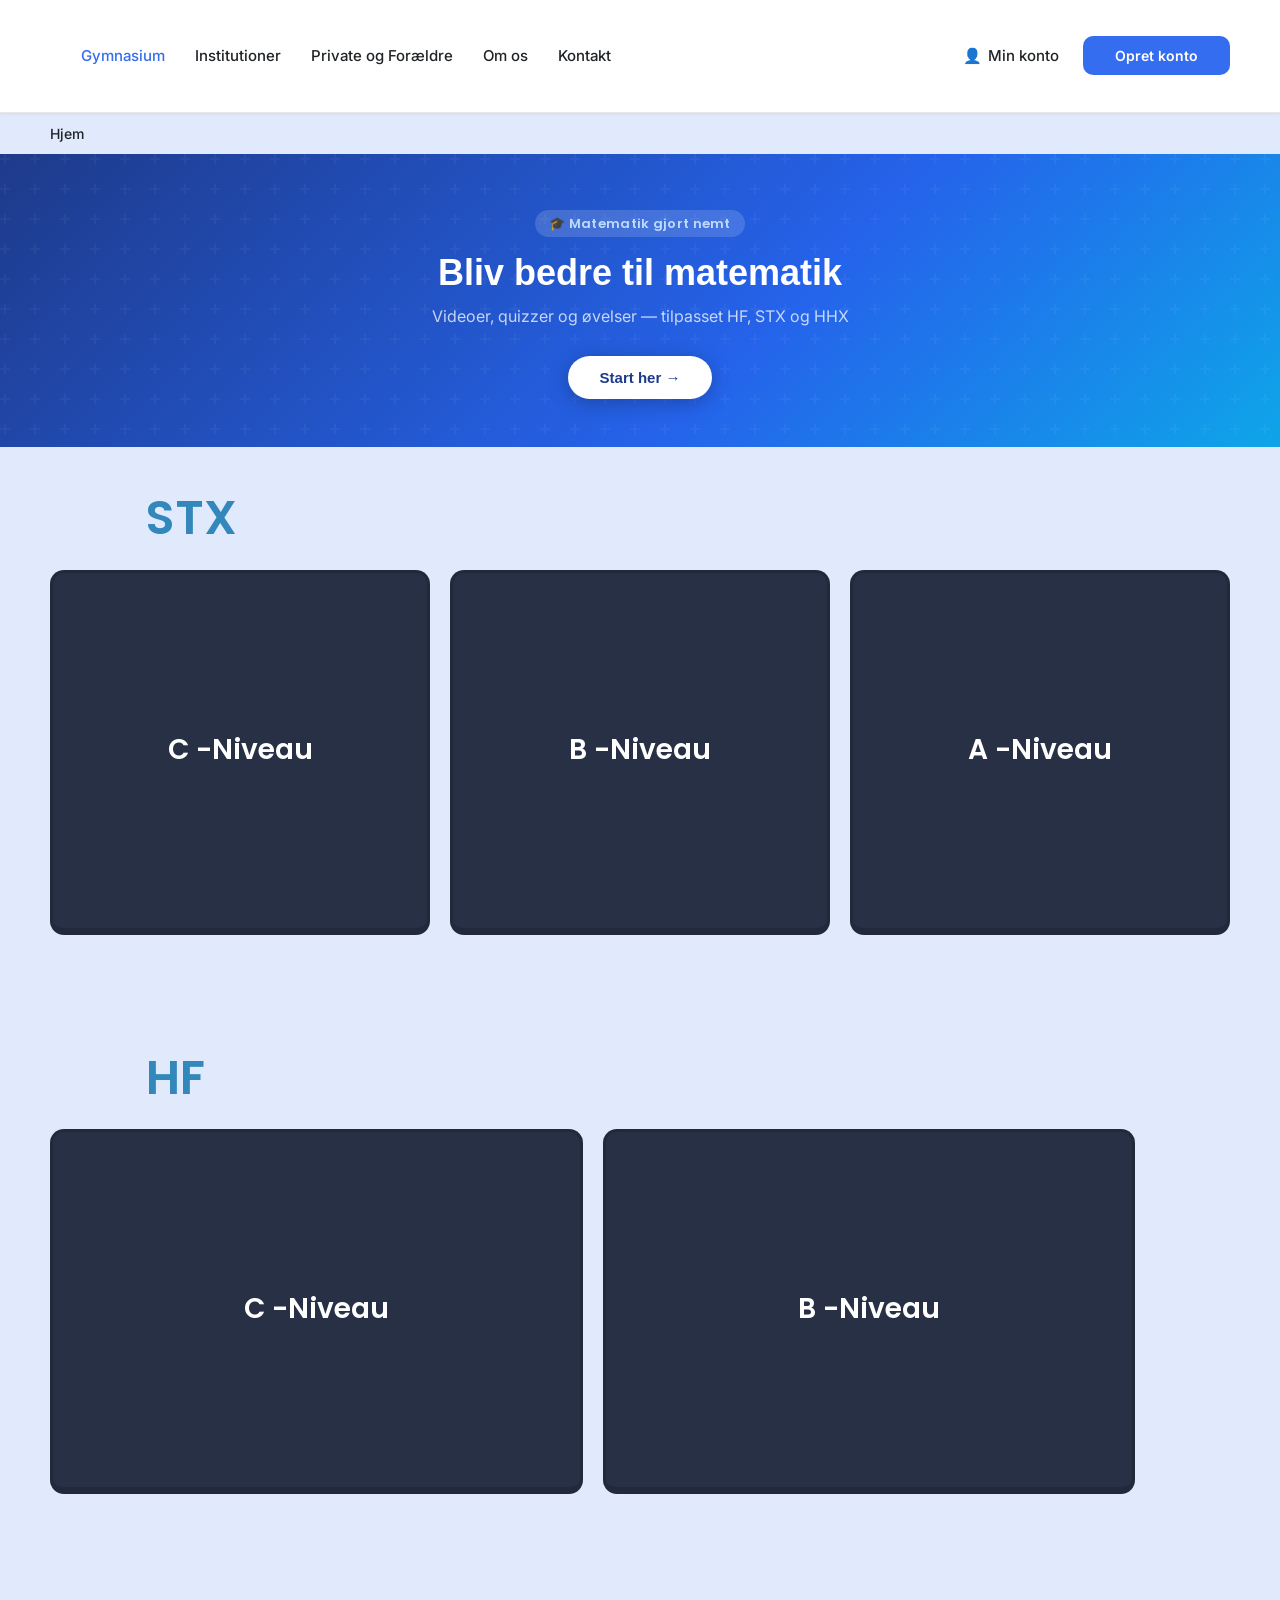
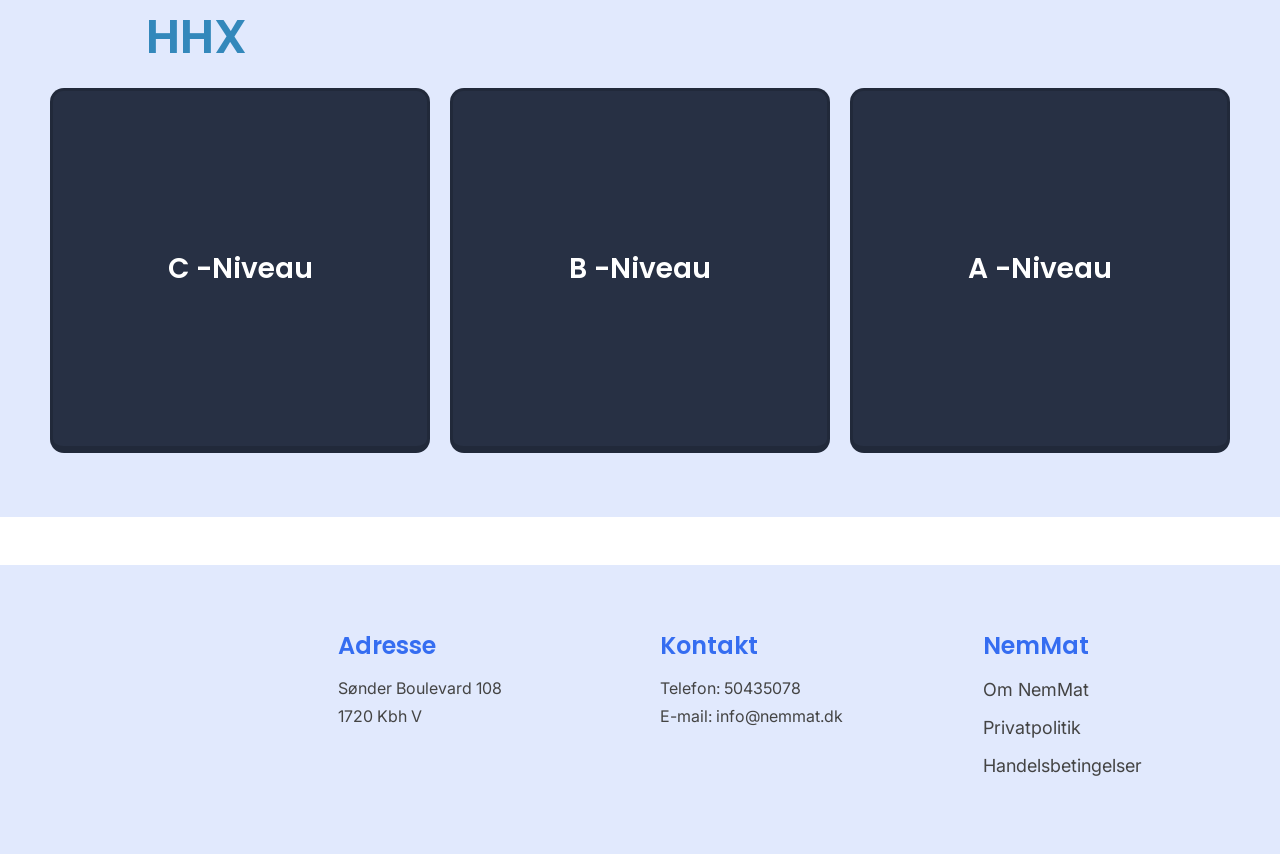
==== commit 217b78e7: "Integrér nemmat-scraped quiz-data i PWA (66% coverage, 99% video) - Ny SCRAPED_SLUG_MAP mapper PWA-s" ====
--- a/index.html
+++ b/index.html
@@ -115,6 +115,7 @@
   </div>
 </footer>
 
+<script src="nemmat-scraped.js"></script>
 <script src="app.js"></script>
 </body>
 </html>
--- a/style.css
+++ b/style.css
@@ -59,8 +59,13 @@
    ============================================================ */
 .site-header {
   position: sticky; top: 0; z-index: 1000;
-  background: var(--bg-light);
+  background: #ffffff;
+  border-bottom: 1px solid #e5e7eb;
+  box-shadow: 0 1px 4px rgba(0,0,0,.06);
   padding-top: env(safe-area-inset-top, 0px);
+}
+.site-logo img {
+  filter: drop-shadow(0 1px 2px rgba(0,0,0,.08));
 }
 .header-inner {
   max-width: var(--container); margin: 0 auto;
@@ -592,14 +597,26 @@
   flex: 1; overflow-y: auto; background: var(--bg-page);
 }
 .lesson-video-wrap {
-  width: 100%; aspect-ratio: 16/9; max-height: 55vh;
+  position: relative;
+  width: 100%;
+  /* 16:9, men max 55vh */
+  padding-top: min(56.25%, 55vh);
   background: #1a1a2e;
-  display: flex; align-items: center; justify-content: center;
   overflow: hidden;
-}
-.lesson-video-wrap iframe { width: 100%; height: 100%; border: none; }
+  flex-shrink: 0;
+}
+.lesson-video-wrap iframe {
+  position: absolute;
+  inset: 0;
+  width: 100%;
+  height: 100%;
+  border: none;
+  display: block;
+}
 .lesson-video-placeholder {
-  display: flex; flex-direction: column; align-items: center; gap: 12px;
+  position: absolute;
+  inset: 0;
+  display: flex; flex-direction: column; align-items: center; justify-content: center; gap: 12px;
   color: rgba(255,255,255,.55); font-size: 15px; text-align: center;
   font-family: 'Inter', sans-serif;
 }
@@ -759,7 +776,6 @@
 .lesson-topbar { background: #fff; box-shadow: 0 1px 0 var(--border); }
 
 /* ── LEKTION CONTENT FORBEDRINGER ── */
-.lesson-video-wrap { border-radius: 0; }
 .lesson-content-body { padding: 32px 40px 20px; }
 .lesson-breadcrumb-mini {
   display: inline-flex; align-items: center; gap: 6px;
@@ -848,3 +864,320 @@
   .lesson-complete-area { padding: 0 16px 20px; flex-direction: column; align-items: flex-start; }
   .lesson-content-body { padding: 20px 16px 12px; }
 }
+
+/* ── GYMNASIUM HERO ── */
+.gym-hero {
+  background: linear-gradient(135deg, #1e3a8a 0%, #2563eb 60%, #0ea5e9 100%);
+  padding: 56px 24px 48px;
+  text-align: center;
+  position: relative;
+  overflow: hidden;
+}
+.gym-hero::before {
+  content: '';
+  position: absolute; inset: 0;
+  background: url("data:image/svg+xml,%3Csvg width='60' height='60' viewBox='0 0 60 60' xmlns='http://www.w3.org/2000/svg'%3E%3Cg fill='none' fill-rule='evenodd'%3E%3Cg fill='%23ffffff' fill-opacity='0.04'%3E%3Cpath d='M36 34v-4h-2v4h-4v2h4v4h2v-4h4v-2h-4zm0-30V0h-2v4h-4v2h4v4h2V6h4V4h-4zM6 34v-4H4v4H0v2h4v4h2v-4h4v-2H6zM6 4V0H4v4H0v2h4v4h2V6h4V4H6z'/%3E%3C/g%3E%3C/g%3E%3C/svg%3E");
+}
+.gym-hero-inner { position: relative; max-width: 600px; margin: 0 auto; }
+.gym-hero-badge {
+  display: inline-block;
+  background: rgba(255,255,255,.15);
+  color: #bfdbfe;
+  border-radius: 20px;
+  padding: 4px 14px;
+  font-size: 13px;
+  font-weight: 600;
+  font-family: 'Poppins', sans-serif;
+  letter-spacing: .3px;
+  margin-bottom: 14px;
+}
+.gym-hero-title {
+  color: #fff;
+  font-size: 36px;
+  font-weight: 700;
+  font-family: 'Poppins', sans-serif;
+  line-height: 1.2;
+  margin-bottom: 10px;
+}
+.gym-hero-sub {
+  color: rgba(255,255,255,.75);
+  font-size: 16px;
+  margin-bottom: 28px;
+  line-height: 1.5;
+}
+.btn-hero-start {
+  display: inline-block;
+  background: #fff;
+  color: #1e3a8a;
+  font-family: 'Poppins', sans-serif;
+  font-weight: 700;
+  font-size: 15px;
+  padding: 13px 32px;
+  border-radius: 50px;
+  border: none;
+  cursor: pointer;
+  transition: transform .2s, box-shadow .2s;
+  box-shadow: 0 4px 20px rgba(0,0,0,.25);
+}
+.btn-hero-start:hover { transform: translateY(-2px); box-shadow: 0 8px 28px rgba(0,0,0,.3); }
+
+/* Hero progress */
+.gym-hero-progress { margin-top: 4px; }
+.gym-progress-bar {
+  height: 8px; background: rgba(255,255,255,.2); border-radius: 4px;
+  overflow: hidden; margin-bottom: 8px; max-width: 360px; margin-left: auto; margin-right: auto;
+}
+.gym-progress-fill {
+  height: 100%;
+  background: linear-gradient(90deg, #34d399, #10b981);
+  border-radius: 4px;
+  transition: width .6s ease;
+}
+.gym-progress-txt {
+  color: rgba(255,255,255,.8);
+  font-size: 13px;
+  font-weight: 600;
+}
+
+@media (max-width: 600px) {
+  .gym-hero { padding: 40px 16px 36px; }
+  .gym-hero-title { font-size: 26px; }
+  .gym-hero-sub { font-size: 14px; }
+}
+
+/* ── COURSE CARD ACCENT BAR ── */
+.course-card-img { position: relative; }
+.course-card-accent-bar {
+  position: absolute;
+  bottom: 0; left: 0; right: 0;
+  height: 4px;
+  opacity: .85;
+}
+.course-card:hover .btn-gaa-til { filter: brightness(1.12); }
+
+/* ── CURRICULUM ITEM DONE ── */
+.curriculum-item { cursor: pointer; }
+.curriculum-item:hover { background: var(--bg-light); }
+.curriculum-item.curriculum-item-done .item-title { color: #059669; }
+.section-progress-badge {
+  font-size: 11px; color: var(--primary); font-weight: 700;
+  background: rgba(53,109,241,.08); border-radius: 10px;
+  padding: 2px 8px; margin-left: 6px;
+}
+
+/* ── COURSE SIDEBAR PROGRESS ── */
+.course-enroll-progress { margin-bottom: 14px; }
+.course-enroll-pbar {
+  height: 6px; background: #e2e8f0; border-radius: 3px; overflow: hidden; margin-bottom: 6px;
+}
+.course-enroll-pfill {
+  height: 100%;
+  background: linear-gradient(90deg, #356df1, #29CC57);
+  border-radius: 3px;
+  transition: width .5s ease;
+}
+.course-enroll-pct { font-size: 13px; color: var(--muted); font-weight: 600; }
+.btn-start-kursus.done { background: linear-gradient(135deg, #059669, #10b981) !important; }
+
+/* ============================================================
+   QUIZ SYSTEM
+   ============================================================ */
+
+.quiz-wrap {
+  min-height: 100%;
+  background: linear-gradient(160deg, #f8faff 0%, #f0f4ff 100%);
+  display: flex;
+  flex-direction: column;
+}
+
+/* Quiz header */
+.quiz-header {
+  padding: 20px 32px 16px;
+  background: #fff;
+  border-bottom: 1px solid #e5e7eb;
+}
+.quiz-breadcrumb {
+  font-size: 12px; color: var(--primary); font-weight: 600;
+  margin-bottom: 10px; letter-spacing: .3px;
+}
+.quiz-progress-row {
+  display: flex; align-items: center; gap: 14px;
+}
+.quiz-counter {
+  font-size: 13px; color: var(--muted); font-weight: 600; white-space: nowrap;
+  font-family: 'Poppins', sans-serif;
+}
+.quiz-progress-bar {
+  flex: 1; height: 6px; background: #e2e8f0; border-radius: 3px; overflow: hidden;
+}
+.quiz-progress-fill {
+  height: 100%; background: linear-gradient(90deg, #356df1, #29CC57);
+  border-radius: 3px; transition: width .4s ease;
+}
+
+/* Question card */
+.quiz-question-card {
+  margin: 24px 32px 32px;
+  background: #fff;
+  border-radius: 16px;
+  padding: 32px;
+  box-shadow: 0 2px 20px rgba(53,109,241,.08);
+  border: 1px solid rgba(53,109,241,.08);
+}
+.quiz-q-number {
+  display: inline-flex; align-items: center; justify-content: center;
+  width: 32px; height: 32px; border-radius: 50%;
+  background: linear-gradient(135deg, #356df1, #0ea5e9);
+  color: #fff; font-weight: 700; font-size: 13px;
+  font-family: 'Poppins', sans-serif;
+  margin-bottom: 14px;
+}
+.quiz-question-text {
+  font-size: 18px; font-weight: 600; color: #1e293b;
+  line-height: 1.5; margin-bottom: 24px;
+  font-family: 'Poppins', sans-serif;
+}
+.quiz-hint {
+  background: #fef3c7; border-left: 3px solid #f59e0b;
+  padding: 10px 14px; border-radius: 6px;
+  font-size: 13px; color: #92400e; margin-bottom: 20px;
+}
+
+/* Options */
+.quiz-options {
+  display: flex; flex-direction: column; gap: 10px;
+  margin-bottom: 20px;
+}
+.quiz-option {
+  display: flex; align-items: center;
+  width: 100%; text-align: left;
+  padding: 14px 18px;
+  border: 2px solid #e2e8f0; border-radius: 10px;
+  background: #fff; cursor: pointer;
+  font-size: 15px; font-family: 'Inter', sans-serif;
+  color: #1e293b; transition: border-color .15s, background .15s, transform .1s;
+}
+.quiz-option:hover:not(:disabled) {
+  border-color: #356df1; background: #f0f4ff; transform: translateX(3px);
+}
+.quiz-option.selected { border-color: #356df1; background: #e8f0ff; }
+.quiz-option.correct  { border-color: #10b981; background: #d1fae5; color: #065f46; font-weight: 600; }
+.quiz-option.wrong    { border-color: #ef4444; background: #fee2e2; color: #7f1d1d; }
+.quiz-option.dimmed   { opacity: .45; }
+.quiz-option:disabled { cursor: default; transform: none; }
+
+/* Feedback */
+.quiz-feedback {
+  padding: 12px 16px; border-radius: 8px; font-weight: 600; font-size: 14px;
+  margin-bottom: 16px;
+}
+.quiz-feedback.feedback-correct { background: #d1fae5; color: #065f46; }
+.quiz-feedback.feedback-wrong   { background: #fee2e2; color: #7f1d1d; }
+
+/* Explanation video (vises efter svar — som nemmat.dk) */
+.quiz-explanation-video {
+  margin: 16px 0;
+  border-radius: 12px;
+  overflow: hidden;
+  border: 1px solid #e5e7eb;
+  background: #f9fafb;
+}
+.quiz-explanation-label {
+  padding: 8px 14px;
+  font-size: 13px;
+  font-weight: 600;
+  color: #356df1;
+  background: #eff6ff;
+  border-bottom: 1px solid #e5e7eb;
+}
+.quiz-video-wrap {
+  position: relative;
+  width: 100%;
+  padding-bottom: 56.25%; /* 16:9 */
+  height: 0;
+}
+.quiz-video-wrap iframe {
+  position: absolute;
+  top: 0; left: 0;
+  width: 100%; height: 100%;
+  border: none;
+}
+
+/* Buttons */
+.btn-quiz-next {
+  width: 100%;
+  background: linear-gradient(135deg, #356df1, #0ea5e9);
+  color: #fff; border: none; border-radius: 10px;
+  padding: 13px; font-size: 14px; font-weight: 700;
+  cursor: pointer; font-family: 'Poppins', sans-serif;
+  transition: opacity .2s, transform .15s;
+  box-shadow: 0 4px 14px rgba(53,109,241,.3);
+}
+.btn-quiz-next:hover { opacity: .9; transform: translateY(-1px); }
+
+.btn-quiz-retry {
+  background: #fff; border: 2px solid #356df1; color: #356df1;
+  border-radius: 10px; padding: 10px 24px; font-size: 14px; font-weight: 700;
+  cursor: pointer; font-family: 'Poppins', sans-serif;
+  transition: background .15s, color .15s;
+  margin-top: 16px;
+}
+.btn-quiz-retry:hover { background: #356df1; color: #fff; }
+
+/* Result screen */
+.quiz-result-screen {
+  display: flex; flex-direction: column; align-items: center;
+  padding: 40px 32px; text-align: center;
+}
+.quiz-result-icon { font-size: 56px; margin-bottom: 12px; }
+.quiz-result-title {
+  font-size: 26px; font-weight: 700; font-family: 'Poppins', sans-serif;
+  color: #1e293b; margin-bottom: 20px;
+}
+.quiz-score-circle {
+  width: 120px; height: 120px; border-radius: 50%;
+  background: linear-gradient(135deg, #356df1, #29CC57);
+  display: flex; flex-direction: column; align-items: center; justify-content: center;
+  color: #fff; margin-bottom: 16px;
+  box-shadow: 0 8px 24px rgba(53,109,241,.35);
+}
+.quiz-score-num { font-size: 28px; font-weight: 700; font-family: 'Poppins', sans-serif; line-height: 1; }
+.quiz-score-pct { font-size: 14px; opacity: .85; margin-top: 2px; }
+.quiz-result-bar-wrap {
+  width: 240px; height: 8px; background: #e2e8f0; border-radius: 4px;
+  overflow: hidden; margin-bottom: 20px;
+}
+.quiz-result-bar { height: 100%; border-radius: 4px; transition: width .8s ease; }
+
+/* Review */
+.quiz-review {
+  width: 100%; max-width: 480px; display: flex; flex-direction: column; gap: 8px; margin-top: 16px; text-align: left;
+}
+.quiz-review-item {
+  display: flex; align-items: flex-start; gap: 12px;
+  padding: 10px 14px; border-radius: 8px;
+}
+.quiz-review-item.correct { background: #f0fdf4; }
+.quiz-review-item.wrong   { background: #fff5f5; }
+.quiz-review-icon { font-size: 16px; flex-shrink: 0; margin-top: 1px; }
+.quiz-review-q { font-size: 12px; color: var(--muted); font-weight: 600; margin-bottom: 2px; }
+.quiz-review-a { font-size: 13px; color: #1e293b; }
+
+/* Mobile quiz */
+@media (max-width: 767px) {
+  .quiz-question-card { margin: 16px; padding: 20px; }
+  .quiz-header { padding: 16px; }
+  .quiz-question-text { font-size: 16px; }
+  .quiz-option { font-size: 14px; padding: 12px 14px; }
+}
+
+/* ── KOMMER SNART BANNER ── */
+.coming-soon-banner {
+  background: linear-gradient(135deg, #fef3c7, #fde68a);
+  border-left: 4px solid #f59e0b;
+  padding: 14px 20px;
+  font-size: 14px;
+  color: #78350f;
+  margin: 0;
+  border-radius: 0;
+}
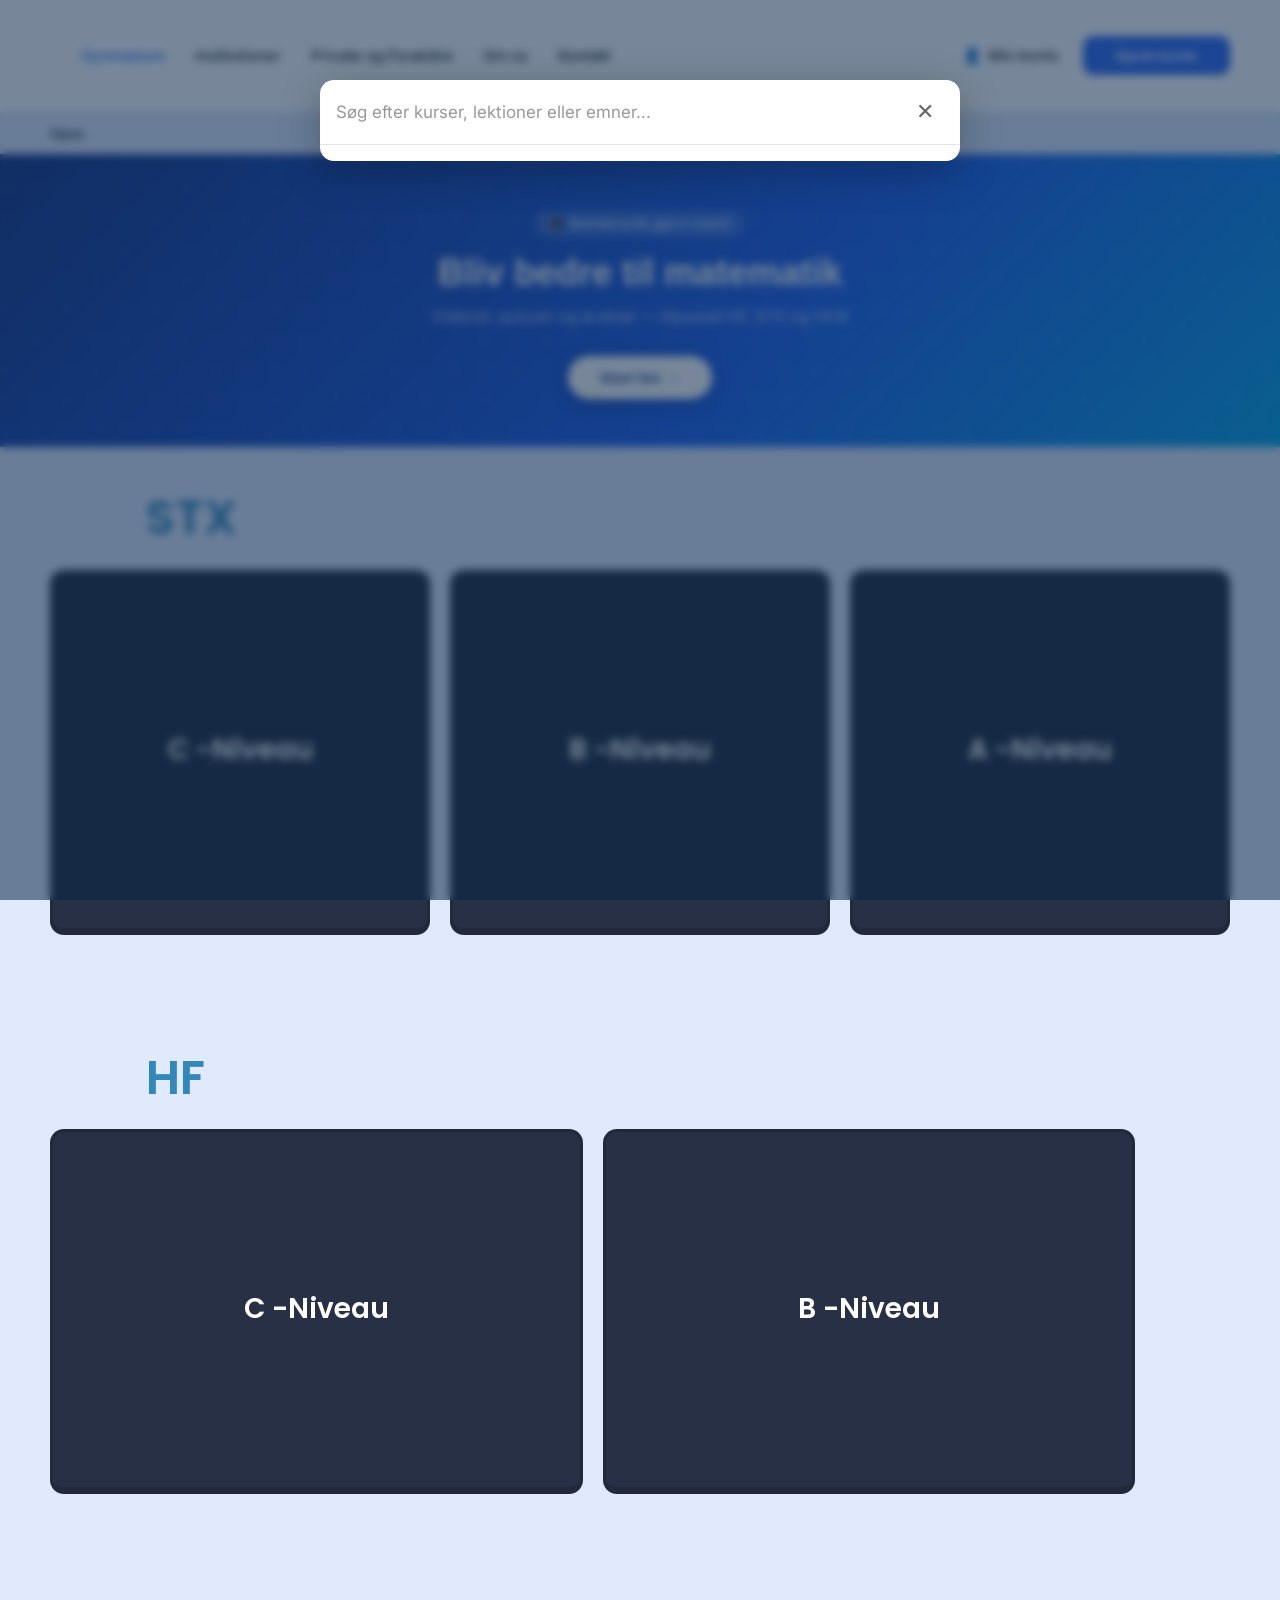
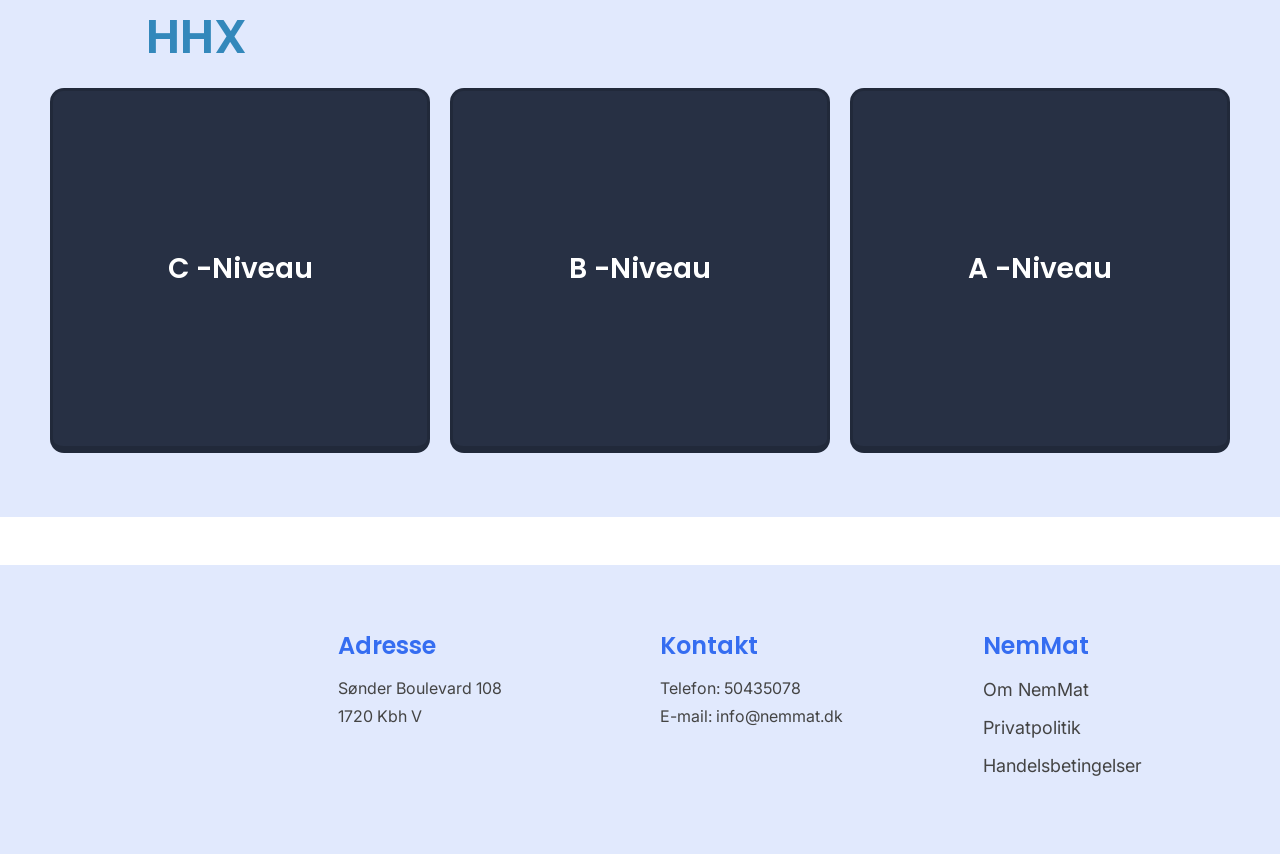
==== commit abd78db7: "Tilføj 6 info-sider, mobile bottom-nav og søgefunktion - 6 info-sider med fuld CSS: Institutioner, P" ====
--- a/index.html
+++ b/index.html
@@ -73,19 +73,50 @@
       <a href="#" onclick="navigate('stx');closeMobileMenu();return false;">→ STX</a>
       <a href="#" onclick="navigate('hhx');closeMobileMenu();return false;">→ HHX</a>
     </div>
-    <a href="#" onclick="closeMobileMenu();return false;">Institutioner</a>
-    <a href="#" onclick="closeMobileMenu();return false;">Private og Forældre</a>
-    <a href="#" onclick="closeMobileMenu();return false;">Om os</a>
-    <a href="#" onclick="closeMobileMenu();return false;">Kontakt</a>
+    <a href="#" onclick="navigate('institutioner');closeMobileMenu();return false;">Institutioner</a>
+    <a href="#" onclick="navigate('private');closeMobileMenu();return false;">Private og Forældre</a>
+    <a href="#" onclick="navigate('om');closeMobileMenu();return false;">Om os</a>
+    <a href="#" onclick="navigate('kontakt');closeMobileMenu();return false;">Kontakt</a>
     <div class="mobile-menu-btns">
-      <a href="#" class="btn-min-konto" onclick="closeMobileMenu();return false;">Min konto</a>
-      <a href="#" class="btn-opret" onclick="closeMobileMenu();return false;">Opret konto</a>
+      <a href="#" class="btn-min-konto" onclick="navigate('konto');closeMobileMenu();return false;">Min konto</a>
+      <a href="#" class="btn-opret" onclick="navigate('opret');closeMobileMenu();return false;">Opret konto</a>
     </div>
   </div>
 </header>
 
 <!-- ====== MAIN ====== -->
 <main id="app"></main>
+
+<!-- ====== MOBILE BOTTOM NAV ====== -->
+<nav class="bottom-nav" id="bottom-nav" aria-label="Hovednavigation">
+  <a href="#" class="bottom-nav-item" data-page="gymnasium" onclick="navigate('gymnasium');return false;">
+    <span class="bottom-nav-icon">🏠</span>
+    <span class="bottom-nav-label">Forside</span>
+  </a>
+  <a href="#" class="bottom-nav-item" data-page="hf" onclick="navigate('hf');return false;">
+    <span class="bottom-nav-icon">📚</span>
+    <span class="bottom-nav-label">Kurser</span>
+  </a>
+  <a href="#" class="bottom-nav-item" data-page="search" onclick="openSearch();return false;">
+    <span class="bottom-nav-icon">🔍</span>
+    <span class="bottom-nav-label">Søg</span>
+  </a>
+  <a href="#" class="bottom-nav-item" data-page="konto" onclick="navigate('konto');return false;">
+    <span class="bottom-nav-icon">👤</span>
+    <span class="bottom-nav-label">Konto</span>
+  </a>
+</nav>
+
+<!-- ====== SEARCH OVERLAY ====== -->
+<div class="search-overlay" id="search-overlay" hidden>
+  <div class="search-box">
+    <div class="search-header">
+      <input type="search" id="search-input" placeholder="Søg efter kurser, lektioner eller emner..." autocomplete="off" />
+      <button class="search-close" onclick="closeSearch()" aria-label="Luk søgning">✕</button>
+    </div>
+    <div class="search-results" id="search-results"></div>
+  </div>
+</div>
 
 <!-- ====== FOOTER ====== -->
 <footer class="site-footer">
@@ -107,9 +138,9 @@
     <div class="footer-col">
       <h3>NemMat</h3>
       <ul>
-        <li><a href="#">Om NemMat</a></li>
-        <li><a href="#">Privatpolitik</a></li>
-        <li><a href="#">Handelsbetingelser</a></li>
+        <li><a href="#" onclick="navigate('om');return false;">Om NemMat</a></li>
+        <li><a href="https://nemmat.dk/privatliv/" target="_blank" rel="noopener">Privatpolitik</a></li>
+        <li><a href="https://nemmat.dk/handelsbetingelser/" target="_blank" rel="noopener">Handelsbetingelser</a></li>
       </ul>
     </div>
   </div>
--- a/style.css
+++ b/style.css
@@ -1181,3 +1181,448 @@
   margin: 0;
   border-radius: 0;
 }
+
+/* ============================================================
+   INFO-SIDER (Institutioner, Private, Om, Kontakt, Opret, Konto)
+   ============================================================ */
+.info-page {
+  max-width: var(--container);
+  margin: 0 auto;
+  padding: 32px 24px 80px;
+}
+
+.info-hero {
+  text-align: center;
+  padding: 48px 24px 40px;
+  margin-bottom: 40px;
+  background: linear-gradient(135deg, rgba(53,109,241,0.05) 0%, rgba(8,38,69,0.03) 100%);
+  border-radius: var(--radius-card);
+  border: 1px solid rgba(53,109,241,0.08);
+}
+.info-hero h1 {
+  margin: 0 0 16px;
+  font-size: 44px;
+  line-height: 1.2;
+}
+.info-hero-badge {
+  display: inline-block;
+  background: #fff;
+  color: var(--primary);
+  font-size: 13px;
+  font-weight: 600;
+  padding: 6px 14px;
+  border-radius: 999px;
+  border: 1px solid rgba(53,109,241,0.2);
+  margin-bottom: 18px;
+  box-shadow: var(--shadow-sm);
+}
+.info-lead {
+  max-width: 720px;
+  margin: 0 auto;
+  font-size: 18px;
+  color: var(--text);
+  line-height: 1.6;
+}
+
+.info-grid {
+  display: grid;
+  grid-template-columns: repeat(auto-fit, minmax(260px, 1fr));
+  gap: 24px;
+  margin-bottom: 40px;
+}
+.info-card {
+  background: #fff;
+  border: 1px solid var(--border);
+  border-radius: var(--radius-card);
+  padding: 28px 24px;
+  box-shadow: var(--shadow-sm);
+  transition: transform .18s ease, box-shadow .18s ease;
+}
+.info-card:hover {
+  transform: translateY(-3px);
+  box-shadow: var(--shadow);
+}
+.info-card h3 {
+  margin: 0 0 8px;
+  font-size: 19px;
+  color: var(--title);
+}
+.info-card p {
+  font-size: 15px;
+  color: var(--muted);
+  line-height: 1.55;
+}
+.info-icon {
+  font-size: 32px;
+  margin-bottom: 12px;
+  line-height: 1;
+}
+
+.info-cta {
+  text-align: center;
+  padding: 32px 24px;
+  background: var(--bg-light);
+  border-radius: var(--radius-card);
+  margin-top: 16px;
+}
+.info-cta h2 {
+  margin: 0 0 8px;
+  font-size: 24px;
+}
+.info-cta p { font-size: 17px; }
+
+.info-big-link {
+  font-size: 22px;
+  font-weight: 600;
+  color: var(--primary);
+}
+.info-big-link:hover { color: var(--primary-dk); }
+
+.btn-cta {
+  display: inline-block;
+  background: var(--primary);
+  color: #fff !important;
+  padding: 14px 28px;
+  border-radius: var(--radius);
+  font-weight: 600;
+  font-size: 16px;
+  transition: background .18s ease, transform .18s ease;
+  box-shadow: var(--shadow-sm);
+}
+.btn-cta:hover {
+  background: var(--primary-dk);
+  color: #fff !important;
+  transform: translateY(-1px);
+}
+
+/* ── PRICING GRID (Opret konto) ── */
+.pricing-grid {
+  display: grid;
+  grid-template-columns: repeat(auto-fit, minmax(260px, 1fr));
+  gap: 24px;
+  margin-bottom: 40px;
+}
+.pricing-card {
+  background: #fff;
+  border: 1px solid var(--border);
+  border-radius: var(--radius-card);
+  padding: 28px 24px;
+  position: relative;
+  box-shadow: var(--shadow-sm);
+  display: flex;
+  flex-direction: column;
+  transition: transform .18s ease, box-shadow .18s ease;
+}
+.pricing-card:hover {
+  transform: translateY(-3px);
+  box-shadow: var(--shadow);
+}
+.pricing-card.pricing-pro {
+  border: 2px solid var(--primary);
+  transform: scale(1.02);
+}
+.pricing-card.pricing-pro:hover {
+  transform: scale(1.02) translateY(-3px);
+}
+.pricing-badge {
+  position: absolute;
+  top: -12px; right: 18px;
+  background: var(--primary);
+  color: #fff;
+  font-size: 12px;
+  font-weight: 700;
+  padding: 5px 12px;
+  border-radius: 999px;
+  letter-spacing: .3px;
+}
+.pricing-level {
+  font-size: 12px;
+  font-weight: 700;
+  color: var(--muted);
+  letter-spacing: 1.2px;
+  margin-bottom: 4px;
+}
+.pricing-card h3 {
+  margin: 0 0 14px;
+  color: var(--title);
+  font-size: 22px;
+}
+.pricing-price {
+  display: flex;
+  align-items: baseline;
+  gap: 4px;
+  margin-bottom: 20px;
+  padding-bottom: 18px;
+  border-bottom: 1px solid var(--border);
+}
+.pricing-amount {
+  font-size: 30px;
+  font-weight: 700;
+  color: var(--primary);
+  font-family: 'Poppins', sans-serif;
+}
+.pricing-period {
+  font-size: 14px;
+  color: var(--muted);
+}
+.pricing-features {
+  list-style: none;
+  padding: 0;
+  margin: 0 0 24px;
+  flex: 1;
+}
+.pricing-features li {
+  padding: 6px 0;
+  font-size: 14px;
+  color: var(--text);
+}
+.btn-pricing {
+  display: block;
+  text-align: center;
+  background: transparent;
+  color: var(--primary) !important;
+  border: 2px solid var(--primary);
+  padding: 12px;
+  border-radius: var(--radius);
+  font-weight: 600;
+  font-size: 15px;
+  transition: background .18s ease, color .18s ease;
+}
+.btn-pricing:hover {
+  background: var(--primary);
+  color: #fff !important;
+}
+.btn-pricing-pro {
+  background: var(--primary);
+  color: #fff !important;
+}
+.btn-pricing-pro:hover {
+  background: var(--primary-dk);
+  color: #fff !important;
+}
+
+/* ── KONTO PROGRESS ── */
+.konto-progress {
+  background: #fff;
+  border: 1px solid var(--border);
+  border-radius: var(--radius-card);
+  padding: 32px 28px;
+  text-align: center;
+  margin-bottom: 32px;
+  box-shadow: var(--shadow-sm);
+}
+.konto-progress-num {
+  font-family: 'Poppins', sans-serif;
+  font-size: 40px;
+  font-weight: 700;
+  color: var(--primary);
+  line-height: 1;
+  margin-bottom: 6px;
+}
+.konto-progress-label {
+  font-size: 14px;
+  color: var(--muted);
+  margin-bottom: 20px;
+}
+.konto-progress-bar {
+  height: 12px;
+  background: #eef2f7;
+  border-radius: 999px;
+  overflow: hidden;
+  margin-bottom: 10px;
+}
+.konto-progress-fill {
+  height: 100%;
+  background: linear-gradient(90deg, var(--primary), var(--green));
+  border-radius: 999px;
+  transition: width .8s ease;
+}
+.konto-progress-pct {
+  font-size: 14px;
+  font-weight: 600;
+  color: var(--title);
+}
+
+/* Mobile info-sider */
+@media (max-width: 767px) {
+  .info-page { padding: 16px 12px 60px; }
+  .info-hero { padding: 32px 16px 28px; }
+  .info-hero h1 { font-size: 30px; }
+  .info-lead { font-size: 16px; }
+  .pricing-card.pricing-pro { transform: none; }
+  .pricing-card.pricing-pro:hover { transform: translateY(-3px); }
+  .konto-progress-num { font-size: 32px; }
+}
+
+/* ============================================================
+   MOBILE BOTTOM NAV
+   ============================================================ */
+.bottom-nav {
+  display: none;
+  position: fixed;
+  bottom: 0; left: 0; right: 0;
+  background: #fff;
+  border-top: 1px solid var(--border);
+  box-shadow: 0 -2px 10px rgba(0,0,0,.06);
+  z-index: 900;
+  padding-bottom: env(safe-area-inset-bottom, 0px);
+}
+.bottom-nav-item {
+  flex: 1;
+  display: flex;
+  flex-direction: column;
+  align-items: center;
+  justify-content: center;
+  gap: 2px;
+  padding: 8px 4px 6px;
+  color: var(--muted);
+  font-size: 11px;
+  font-weight: 500;
+  text-decoration: none;
+  transition: color .18s ease;
+}
+.bottom-nav-item:hover,
+.bottom-nav-item.active {
+  color: var(--primary);
+}
+.bottom-nav-icon {
+  font-size: 22px;
+  line-height: 1;
+}
+.bottom-nav-label {
+  font-size: 11px;
+  letter-spacing: .2px;
+}
+
+@media (max-width: 767px) {
+  .bottom-nav {
+    display: flex;
+  }
+  /* Padding så indhold ikke skjules af bottom nav */
+  main#app { padding-bottom: 68px; }
+  .site-footer { padding-bottom: 60px; }
+}
+
+/* ============================================================
+   SEARCH OVERLAY
+   ============================================================ */
+.search-overlay {
+  position: fixed;
+  inset: 0;
+  background: rgba(8, 38, 69, 0.55);
+  backdrop-filter: blur(4px);
+  -webkit-backdrop-filter: blur(4px);
+  z-index: 1100;
+  display: flex;
+  align-items: flex-start;
+  justify-content: center;
+  padding: 80px 20px 20px;
+  animation: fadeIn .18s ease;
+}
+@keyframes fadeIn { from { opacity: 0; } to { opacity: 1; } }
+
+.search-box {
+  background: #fff;
+  border-radius: var(--radius-card);
+  width: 100%;
+  max-width: 640px;
+  max-height: 80vh;
+  display: flex;
+  flex-direction: column;
+  box-shadow: 0 10px 40px rgba(0,0,0,.25);
+  overflow: hidden;
+}
+.search-header {
+  display: flex;
+  align-items: center;
+  padding: 12px 16px;
+  border-bottom: 1px solid var(--border);
+}
+.search-header input {
+  flex: 1;
+  border: none;
+  outline: none;
+  font-size: 17px;
+  padding: 10px 0;
+  background: transparent;
+  color: var(--title);
+  font-family: inherit;
+}
+.search-header input::placeholder { color: var(--muted-lt); }
+.search-close {
+  background: none;
+  border: none;
+  color: var(--muted);
+  font-size: 22px;
+  cursor: pointer;
+  padding: 6px 10px;
+  border-radius: 6px;
+  transition: background .15s ease, color .15s ease;
+}
+.search-close:hover {
+  background: #f3f4f6;
+  color: var(--title);
+}
+.search-results {
+  overflow-y: auto;
+  padding: 8px 0;
+}
+.search-empty, .search-hint {
+  padding: 32px 20px;
+  text-align: center;
+  color: var(--muted);
+  font-size: 14px;
+}
+.search-section {
+  padding: 6px 16px 4px;
+  font-size: 11px;
+  letter-spacing: 1px;
+  color: var(--muted);
+  text-transform: uppercase;
+  font-weight: 700;
+}
+.search-result {
+  display: flex;
+  align-items: center;
+  gap: 12px;
+  padding: 10px 16px;
+  cursor: pointer;
+  transition: background .15s ease;
+  text-decoration: none;
+  color: inherit;
+}
+.search-result:hover {
+  background: #f8fafc;
+}
+.search-result-icon {
+  font-size: 20px;
+  flex-shrink: 0;
+}
+.search-result-main {
+  flex: 1;
+  min-width: 0;
+}
+.search-result-title {
+  font-size: 15px;
+  font-weight: 500;
+  color: var(--title);
+  white-space: nowrap;
+  overflow: hidden;
+  text-overflow: ellipsis;
+}
+.search-result-meta {
+  font-size: 12px;
+  color: var(--muted);
+  margin-top: 2px;
+}
+.search-result mark {
+  background: #fef3c7;
+  color: inherit;
+  padding: 0 2px;
+  border-radius: 2px;
+}
+
+@media (max-width: 767px) {
+  .search-overlay { padding: 20px 12px; align-items: stretch; }
+  .search-box { max-height: calc(100vh - 40px); }
+}
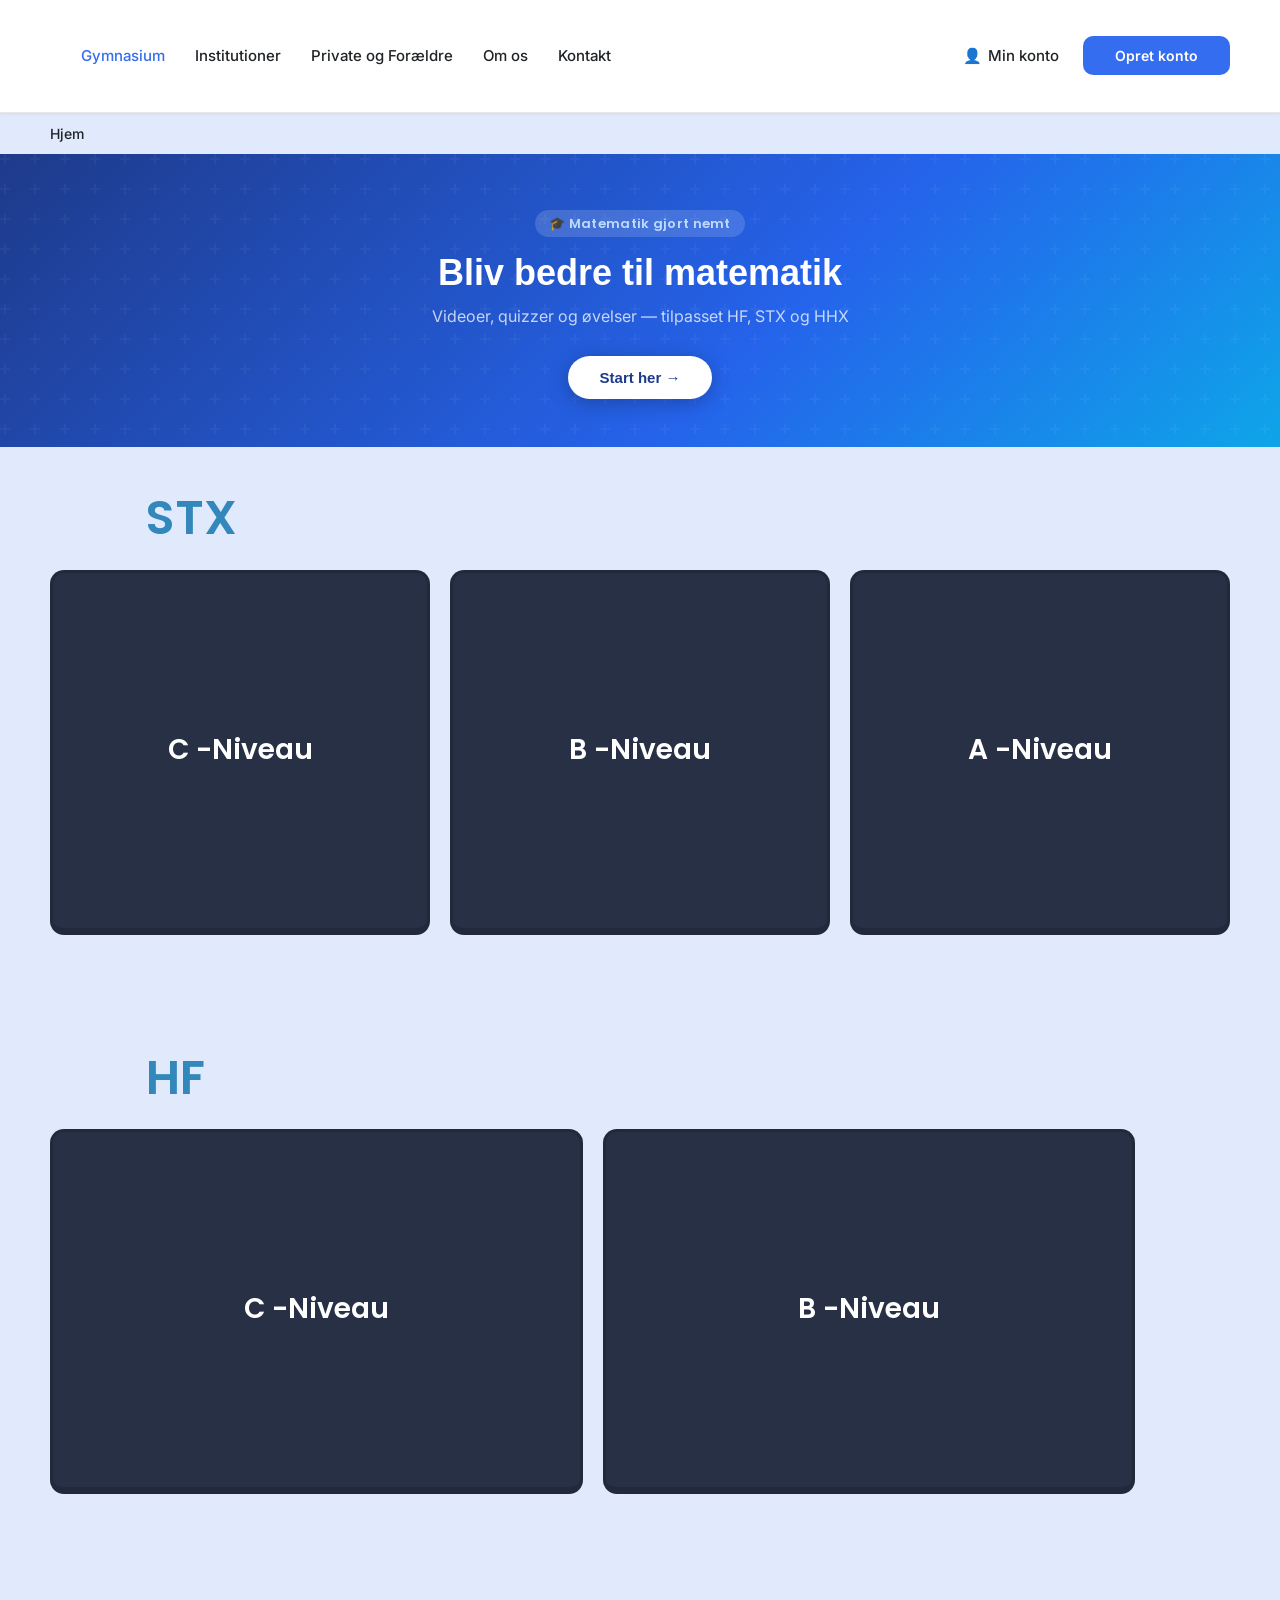
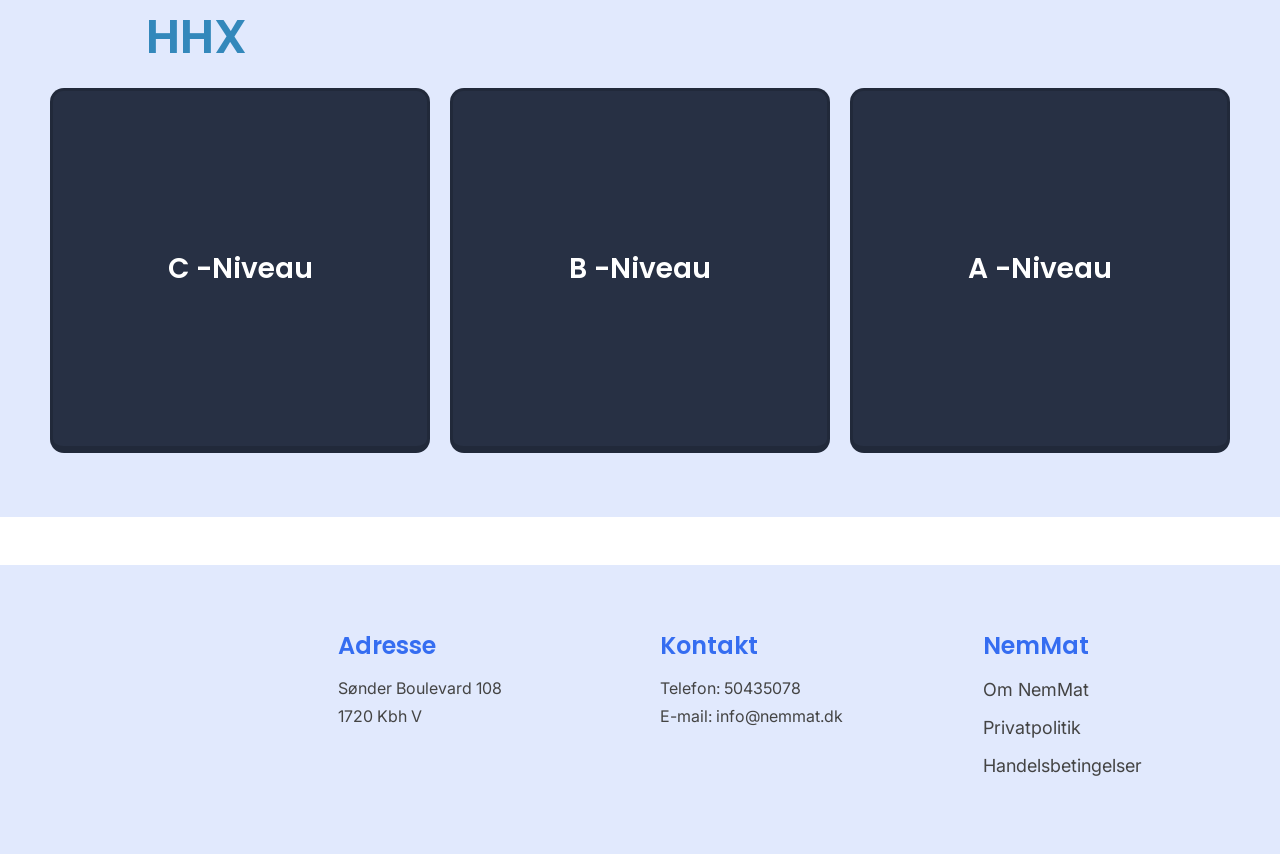
==== commit b3b7e7d0: "PWA: Installer-app banner (Android beforeinstallprompt + iOS-instruktioner) - Fanger beforeinstallpr" ====
--- a/index.html
+++ b/index.html
@@ -24,6 +24,19 @@
 <body>
 
 <div id="offline-bar" class="offline-bar" hidden>📴 Offline – viser gemt indhold</div>
+
+<!-- Installér-app banner (vises kun når installerbar / på iOS i browser) -->
+<div id="install-banner" class="install-banner" hidden>
+  <span class="install-banner-icon">📲</span>
+  <span class="install-banner-text" id="install-banner-text">Få NemMat som app på din hjemmeskærm</span>
+  <button class="install-banner-btn" id="install-btn" onclick="doInstall()">Installér</button>
+  <button class="install-banner-close" onclick="dismissInstall()" aria-label="Luk">✕</button>
+</div>
+<div id="ios-install-hint" class="ios-install-hint" hidden>
+  <button class="ios-hint-close" onclick="closeIosHint()" aria-label="Luk">✕</button>
+  <strong>Installér NemMat på iPhone</strong>
+  <p>1. Tryk på <span class="ios-share">⬆️ Del</span>-ikonet nederst i Safari<br>2. Vælg <strong>“Føj til hjemmeskærm”</strong></p>
+</div>
 
 <!-- ====== HEADER ====== -->
 <header class="site-header" id="site-header">
@@ -146,6 +159,9 @@
   </div>
 </footer>
 
+<script src="https://cdn.jsdelivr.net/npm/@supabase/supabase-js@2"></script>
+<script src="supabase-config.js"></script>
+<script src="auth.js"></script>
 <script src="nemmat-scraped.js"></script>
 <script src="app.js"></script>
 </body>
--- a/style.css
+++ b/style.css
@@ -1626,3 +1626,201 @@
   .search-overlay { padding: 20px 12px; align-items: stretch; }
   .search-box { max-height: calc(100vh - 40px); }
 }
+
+/* ── AUTH (login/signup) ── */
+.auth-form {
+  max-width: 420px;
+  margin: 0 auto;
+  display: flex;
+  flex-direction: column;
+  gap: 14px;
+  background: #fff;
+  border: 1px solid var(--border);
+  border-radius: var(--radius-card);
+  padding: 26px 24px;
+  box-shadow: 0 4px 18px rgba(8,38,69,.06);
+}
+.auth-form label {
+  display: flex;
+  flex-direction: column;
+  gap: 6px;
+  font-size: 14px;
+  font-weight: 600;
+  color: var(--primary-dk);
+}
+.auth-form input,
+.auth-form select {
+  font: inherit;
+  font-weight: 400;
+  padding: 11px 13px;
+  border: 1px solid var(--border);
+  border-radius: var(--radius);
+  background: #fafbfe;
+  color: var(--text);
+  transition: border-color .15s, box-shadow .15s;
+}
+.auth-form input:focus,
+.auth-form select:focus {
+  outline: none;
+  border-color: var(--primary);
+  box-shadow: 0 0 0 3px rgba(53,109,241,.12);
+}
+.btn-auth {
+  margin-top: 4px;
+  padding: 13px;
+  border: none;
+  border-radius: var(--radius);
+  background: var(--primary);
+  color: #fff;
+  font-weight: 700;
+  font-size: 15px;
+  cursor: pointer;
+  transition: background .15s;
+}
+.btn-auth:hover { background: var(--primary-dk); }
+.auth-msg { font-size: 14px; min-height: 2px; text-align: center; }
+.auth-err { color: #d93636; }
+.auth-ok  { color: #1a9b4b; }
+
+/* Konto-konto-række (medlemskab + admin + logud) */
+.konto-account-row {
+  display: flex;
+  align-items: center;
+  justify-content: center;
+  gap: 12px;
+  flex-wrap: wrap;
+  margin-top: 14px;
+}
+.konto-membership {
+  padding: 5px 13px;
+  border-radius: 999px;
+  font-size: 13px;
+  font-weight: 700;
+  background: #eef2fb;
+  color: var(--primary);
+}
+.konto-membership-pro   { background: #fff3d6; color: #b8860b; }
+.konto-membership-basis { background: #e3f6ec; color: #1a9b4b; }
+.konto-admin-link {
+  font-weight: 700;
+  color: var(--primary);
+  font-size: 14px;
+}
+.btn-logout {
+  padding: 7px 16px;
+  border: 1px solid var(--border);
+  border-radius: 999px;
+  background: #fff;
+  color: var(--muted);
+  font-weight: 600;
+  font-size: 13px;
+  cursor: pointer;
+  transition: all .15s;
+}
+.btn-logout:hover { border-color: #d93636; color: #d93636; }
+
+/* ── ADMIN-PANEL ── */
+.admin-table {
+  width: 100%;
+  border-collapse: collapse;
+  font-size: 14px;
+  margin-top: 14px;
+}
+.admin-table th, .admin-table td {
+  text-align: left;
+  padding: 10px 12px;
+  border-bottom: 1px solid var(--border);
+}
+.admin-table th { color: var(--muted); font-weight: 600; font-size: 12px; text-transform: uppercase; letter-spacing: .03em; }
+.admin-table tr:hover td { background: #fafbfe; }
+.admin-table select {
+  font: inherit;
+  padding: 5px 8px;
+  border: 1px solid var(--border);
+  border-radius: 8px;
+  background: #fff;
+}
+.admin-role-admin { color: var(--primary); font-weight: 700; }
+
+/* ── QUIZ-EDITOR (admin) ── */
+.qe-pickers { display: flex; gap: 16px; flex-wrap: wrap; margin-bottom: 18px; }
+.qe-pickers label { display: flex; flex-direction: column; gap: 6px; font-size: 13px; font-weight: 600; color: var(--primary-dk); flex: 1; min-width: 220px; }
+.qe-pickers select { font: inherit; padding: 10px 12px; border: 1px solid var(--border); border-radius: var(--radius); background: #fff; }
+.qe-box { display: flex; flex-direction: column; gap: 16px; }
+.qe-q { background: #fff; border: 1px solid var(--border); border-radius: var(--radius-card); padding: 16px 18px; box-shadow: 0 2px 10px rgba(8,38,69,.04); }
+.qe-q-head { display: flex; align-items: center; justify-content: space-between; margin-bottom: 8px; }
+.qe-q-num { font-weight: 700; color: var(--primary); font-size: 14px; }
+.qe-q-text { width: 100%; font: inherit; padding: 10px 12px; border: 1px solid var(--border); border-radius: var(--radius); resize: vertical; background: #fafbfe; }
+.qe-opts { display: flex; flex-direction: column; gap: 8px; margin: 12px 0 8px; }
+.qe-opt { display: flex; align-items: center; gap: 10px; }
+.qe-opt-correct { width: 18px; height: 18px; flex: none; accent-color: #29CC57; cursor: pointer; }
+.qe-opt-text { flex: 1; font: inherit; padding: 8px 11px; border: 1px solid var(--border); border-radius: var(--radius); background: #fafbfe; }
+.qe-btn-del { border: none; background: transparent; color: var(--muted-lt); cursor: pointer; font-size: 15px; padding: 4px 6px; border-radius: 6px; }
+.qe-btn-del:hover { color: #d93636; background: #fdecec; }
+.qe-btn-add { align-self: flex-start; border: 1px dashed var(--primary); background: #f4f7ff; color: var(--primary); font-weight: 600; font-size: 13px; padding: 7px 14px; border-radius: 999px; cursor: pointer; margin-top: 4px; }
+.qe-btn-add:hover { background: #e8efff; }
+.qe-btn-addq { align-self: center; padding: 10px 22px; }
+.qe-yt-label { display: flex; flex-direction: column; gap: 5px; margin-top: 12px; font-size: 12px; font-weight: 600; color: var(--muted); }
+.qe-yt-label input { font: inherit; font-weight: 400; padding: 8px 11px; border: 1px solid var(--border); border-radius: var(--radius); background: #fafbfe; }
+.qe-actions { display: flex; align-items: center; gap: 14px; flex-wrap: wrap; margin-top: 8px; }
+
+/* Sikr at [hidden]-attributten altid vinder (ellers viser .search-overlay's
+   display:flex sig selvom overlayet er markeret hidden) */
+[hidden] { display: none !important; }
+
+/* ── PWA INSTALL-BANNER ── */
+.install-banner {
+  display: flex;
+  align-items: center;
+  gap: 10px;
+  padding: 10px 14px;
+  background: linear-gradient(90deg, var(--primary), #5b86f5);
+  color: #fff;
+  font-size: 14px;
+  font-weight: 600;
+}
+.install-banner-icon { font-size: 18px; }
+.install-banner-text { flex: 1; line-height: 1.3; }
+.install-banner-btn {
+  background: #fff;
+  color: var(--primary);
+  border: none;
+  border-radius: 999px;
+  padding: 7px 16px;
+  font-weight: 700;
+  font-size: 13px;
+  cursor: pointer;
+  white-space: nowrap;
+}
+.install-banner-btn:active { transform: scale(.97); }
+.install-banner-close {
+  background: rgba(255,255,255,.2);
+  color: #fff;
+  border: none;
+  border-radius: 50%;
+  width: 26px; height: 26px;
+  font-size: 13px;
+  cursor: pointer;
+  flex: none;
+}
+@media (min-width: 700px) { .install-banner-text { max-width: none; } }
+
+.ios-install-hint {
+  position: fixed;
+  left: 14px; right: 14px; bottom: 14px;
+  z-index: 1200;
+  background: #fff;
+  border: 1px solid var(--border);
+  border-radius: var(--radius-card);
+  padding: 16px 18px;
+  box-shadow: 0 8px 30px rgba(8,38,69,.18);
+  font-size: 14px;
+  color: var(--text);
+}
+.ios-install-hint strong { color: var(--primary-dk); }
+.ios-install-hint p { margin: 8px 0 0; line-height: 1.5; }
+.ios-share { background: #eef2fb; padding: 2px 7px; border-radius: 6px; font-weight: 600; }
+.ios-hint-close {
+  position: absolute; top: 10px; right: 12px;
+  background: none; border: none; font-size: 16px; color: var(--muted-lt); cursor: pointer;
+}
